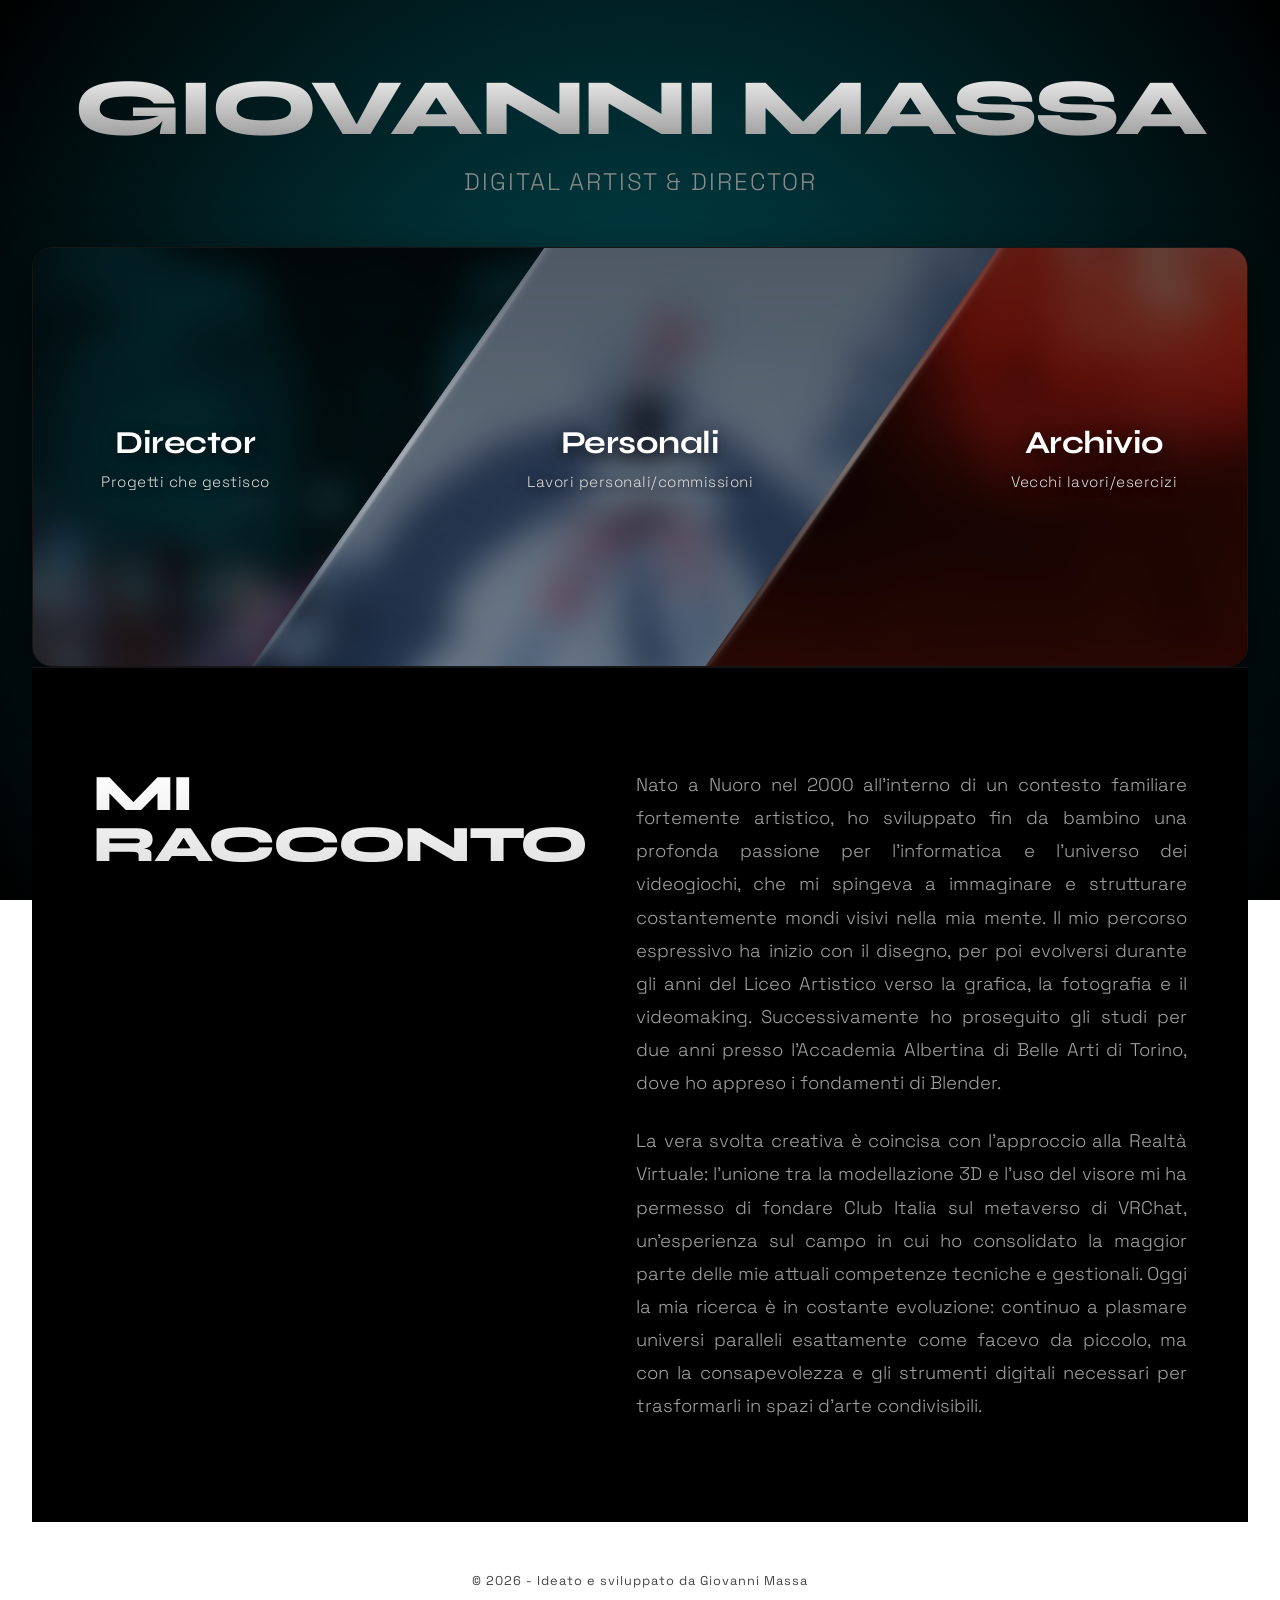
==== index.html @ 44c07ef1 "intro" ====
<!DOCTYPE html>
<html lang="it">
<head>
    <meta charset="UTF-8">
    <meta name="viewport" content="width=device-width, initial-scale=1.0">
    <title>Portfolio - ClubItalia</title>
    
    <link rel="preconnect" href="https://fonts.googleapis.com">
    <link rel="preconnect" href="https://fonts.gstatic.com" crossorigin>
    <link href="https://fonts.googleapis.com/css2?family=Space+Grotesk:wght@300;400;600&family=Syne:wght@700;800&display=swap" rel="stylesheet">
    
    <link rel="stylesheet" href="style.css">
	
	<link rel="icon" type="image/png" href="images/favicon.png">
</head>
<body>

    <header class="hero">
        <h1 class="custom-title">Giovanni Massa</h1>
        <p class="custom-subtitle">Digital Artist & Director</p>
    </header>

   <main class="portfolio-container">
    <div class="categories-wrapper cols-3">
        
        <a href="director.html" class="category-box cat-first" style="--bg-image: url('images/director-bg.jpg');">
            <div class="category-bg"></div>
            <div class="overlay-gradient"></div>
            <div class="category-content">
                <h3>Director</h3>
                <p>Progetti che gestisco</p>
            </div>
        </a>

        <a href="personali.html" class="category-box cat-middle" style="--bg-image: url('images/personali-bg.jpg');">
            <div class="category-bg"></div>
            <div class="overlay-gradient"></div>
            <div class="category-content">
                <h3>Personali</h3>
                <p>Lavori personali/commissioni</p>
            </div>
        </a>

        <a href="archivio.html" class="category-box cat-last" style="--bg-image: url('images/archivio-bg.jpg');">
            <div class="category-bg"></div>
            <div class="overlay-gradient"></div>
            <div class="category-content">
                <h3>Archivio</h3>
                <p>Vecchi lavori/esercizi</p>
            </div>
        </a>

    </div>
	<!-- SEZIONE: MI RACCONTO (AGGIUNTA) -->
        <section class="about-section" id="mi-racconto">
            <div class="about-container">
                <h2 class="about-title">Mi racconto</h2>
                <div class="about-text-block">
                    <p>
                        Nato a Nuoro nel 2000 all'interno di un contesto familiare fortemente artistico, ho sviluppato fin da bambino una profonda passione per l'informatica e l'universo dei videogiochi, che mi spingeva a immaginare e strutturare costantemente mondi visivi nella mia mente. Il mio percorso espressivo ha inizio con il disegno, per poi evolversi durante gli anni del Liceo Artistico verso la grafica, la fotografia e il videomaking. Successivamente ho proseguito gli studi per due anni presso l'Accademia Albertina di Belle Arti di Torino, dove ho appreso i fondamenti di Blender.
                    </p>
                    <p>
                        La vera svolta creativa è coincisa con l'approccio alla Realtà Virtuale: l'unione tra la modellazione 3D e l'uso del visore mi ha permesso di fondare Club Italia sul metaverso di VRChat, un'esperienza sul campo in cui ho consolidato la maggior parte delle mie attuali competenze tecniche e gestionali. Oggi la mia ricerca è in costante evoluzione: continuo a plasmare universi paralleli esattamente come facevo da piccolo, ma con la consapevolezza e gli strumenti digitali necessari per trasformarli in spazi d'arte condivisibili.
                    </p>
                </div>
            </div>
        </section>
</main>

    <footer>
        <p>© 2026 - Ideato e sviluppato da Giovanni Massa</p>
    </footer>

</body>
</html>
---- style.css ----
/* ==========================================================================
   RESET & VARIABILI
   ========================================================================== */
* {
    box-sizing: border-box;
    margin: 0;
    padding: 0;
}

body {
    background: radial-gradient(circle at center, #004C54 0%, #000000 100%);
    background-attachment: fixed;
    color: #ffffff;
    font-family: 'Space Grotesk', sans-serif;
    min-height: 100vh;
    display: flex;
    flex-direction: column;
    justify-content: space-between;
    overflow-x: hidden;
}

/* ==========================================================================
   HEADER & LOGO DI NAVIGAZIONE GLOBALE
   ========================================================================== */
.hero {
    text-align: center;
    padding: 60px 20px 40px 20px;
    position: relative;
    z-index: 10;
}

.custom-title {
    font-family: 'Syne', sans-serif;
    font-weight: 800;
    font-size: clamp(2.5rem, 8vw, 5rem);
    letter-spacing: -2px;
    text-transform: uppercase;
    background: linear-gradient(180deg, #fff 0%, #888 100%);
    -webkit-background-clip: text;
    -webkit-text-fill-color: transparent;
    margin-bottom: 10px;
}

.custom-subtitle {
    font-family: 'Space Grotesk', sans-serif;
    font-weight: 300;
    font-size: clamp(1rem, 3vw, 1.5rem);
    color: #8a8a8a;
    letter-spacing: 2px;
    text-transform: uppercase;
}

/* Logo di navigazione */
.global-back-logo {
    position: absolute;
    top: 30px;
    right: 40px;
    z-index: 100;
    display: inline-block;
    transition: transform 0.3s cubic-bezier(0.25, 0.8, 0.25, 1),
                filter 0.3s cubic-bezier(0.25, 0.8, 0.25, 1);
}

.logo-img {
    height: 64px;
    width: auto;
    display: block;
    filter: drop-shadow(0 2px 4px rgba(0,0,0,0.5)); 
}

.global-back-logo:hover {
    transform: scale(1.08);
    filter: brightness(1.25) drop-shadow(0 0 6px rgba(255, 255, 255, 0.3));
}

/* ==========================================================================
   CONTENITORE CATEGORIE
   ========================================================================== */
.portfolio-container {
    max-width: 1440px;
    width: 95%;
    margin: 0 auto;
    padding: 10px 0;
    position: relative;
    z-index: 10;
}

.categories-wrapper {
    display: flex;
    width: 100%;
    height: 420px;
    border: 1px solid #161616;
    border-radius: 20px;
    overflow: hidden; 
    background: #000;
    box-shadow: 0 20px 50px rgba(0, 0, 0, 0.8);
}

/* ==========================================================================
   STRUTTURA CATEGORIE (TAGLIO DIAGONALE)
   ========================================================================== */
.category-box {
    flex: 1;
    text-decoration: none;
    color: #fff;
    position: relative;
    display: flex;
    align-items: center;
    justify-content: center;
    overflow: hidden;
    transform: skewX(-35deg); 
    transition: flex 0.6s cubic-bezier(0.25, 0.8, 0.25, 1);
}

/* COMPENSAZIONI MODULARI PER 3 COLONNE */
.cols-3 .cat-first {
    margin-left: -180px;
    padding-left: 90px;
}
.cols-3 .cat-last {
    margin-right: -180px;
    padding-right: 90px;
}
.cols-3 .cat-middle {
    margin: 0 -30px;
}

/* COMPENSAZIONI MODULARI PER 2 COLONNE */
.cols-2 .cat-first {
    margin-left: -180px;
    padding-left: 90px;
    margin-right: -30px;
}
.cols-2 .cat-last {
    margin-right: -180px;
    padding-right: 90px;
    margin-left: -30px;
}

/* ==========================================================================
   IMMAGINI DI SFONDO (DE-ZOOM MASSIMO)
   ========================================================================== */
.category-bg {
    position: absolute;
    top: 0;
    left: -20%; 
    width: 140%;
    height: 100%;
    background-image: var(--bg-image); 
    background-size: cover;
    background-position: center;
    transform: skewX(35deg) scale(1.2); 
    
    filter: blur(14px) brightness(0.65) saturate(95%);
    transition: transform 0.8s cubic-bezier(0.25, 0.8, 0.25, 1),
                filter 0.8s cubic-bezier(0.25, 0.8, 0.25, 1);
    z-index: 1;
}

.category-box:hover .category-bg {
    transform: skewX(35deg) scale(1.1); 
    filter: blur(0px) brightness(0.9) saturate(110%);
}

.overlay-gradient {
    position: absolute;
    top: 0;
    left: 0;
    width: 100%;
    height: 100%;
    background: linear-gradient(180deg, rgba(0,0,0,0.35) 0%, rgba(0,0,0,0.15) 100%);
    transition: background 0.6s ease;
    z-index: 2;
}

.category-box:hover .overlay-gradient {
    background: linear-gradient(180deg, rgba(0,0,0,0.15) 0%, rgba(0,0,0,0) 100%);
}

/* ==========================================================================
   DIVISORI LIQUID GLASS (DOPPIO LATO)
   ========================================================================== */
.category-box::before,
.category-box::after {
    content: '';
    position: absolute;
    top: -5%;
    width: 16px; 
    height: 110%;
    
    background: linear-gradient(
        180deg, 
        rgba(255, 255, 255, 0) 0%, 
        rgba(255, 255, 255, 0.2) 15%, 
        rgba(255, 255, 255, 0.65) 50%, 
        rgba(255, 255, 255, 0.2) 85%, 
        rgba(255, 255, 255, 0) 100%
    );
    
    border-radius: 100% / 50%;
    box-shadow: 
        0 0 10px rgba(255, 255, 255, 0.25),
        inset -1px 0 5px rgba(255, 255, 255, 0.35);
        
    filter: blur(1.2px);
    opacity: 0.65;
    z-index: 4;
    pointer-events: none;
    transition: opacity 0.6s cubic-bezier(0.25, 0.8, 0.25, 1),
                box-shadow 0.6s cubic-bezier(0.25, 0.8, 0.25, 1);
}

.category-box::before { left: -10px; }
.category-box::after { right: -10px; }

.category-box:hover::before,
.category-box:hover::after {
    opacity: 1;
    box-shadow: 
        0 0 16px rgba(255, 255, 255, 0.5),
        inset -1px 0 8px rgba(255, 255, 255, 0.55);
}

/* ==========================================================================
   TESTI CATEGORIE
   ========================================================================== */
.category-content {
    position: relative;
    transform: skewX(35deg); 
    text-align: center;
    padding: 40px;
    z-index: 3;
    pointer-events: none;
    transition: transform 0.6s cubic-bezier(0.25, 0.8, 0.25, 1);
}

.category-box h3 {
    font-family: 'Syne', sans-serif;
    font-size: clamp(1.4rem, 2.5vw, 2rem);
    font-weight: 700;
    margin-bottom: 10px;
    letter-spacing: -0.5px;
    text-shadow: 0 4px 15px rgba(0,0,0,0.7);
}

.category-box p {
    font-size: 0.95rem;
    color: #dddddd;
    font-weight: 300;
    letter-spacing: 0.5px;
    text-shadow: 0 2px 10px rgba(0,0,0,0.7);
}

.category-box:hover {
    flex: 1.7; 
    z-index: 10;
}

/* ==========================================================================
   PAGINE DETTAGLIO (LEAF PAGES) CON SFONDO PERSONALIZZABILE
   ========================================================================== */
.leaf-page {
    position: relative;
    min-height: 100vh;
    display: flex;
    flex-direction: column;
    justify-content: space-between;
    overflow-x: hidden;
}

/* Sfondo sfocato ambientale per i singoli progetti */
.leaf-bg {
    position: absolute;
    top: -5%;
    left: -5%;
    width: 110%;
    height: 110%;
    background-image: var(--bg-image);
    background-size: cover;
    background-position: center;
    /* Sfocatura molto profonda ed effetto oscurato per far emergere i testi bianchi */
    filter: blur(50px) brightness(0.22) saturate(75%);
    z-index: 1;
    pointer-events: none;
}

.leaf-content {
    position: relative;
    z-index: 10;
    text-align: center;
    flex-grow: 1;
    display: flex;
    flex-direction: column;
    justify-content: center;
    align-items: center;
    padding: 20px;
}

.leaf-title {
    font-family: 'Syne', sans-serif;
    font-weight: 800;
    font-size: clamp(2rem, 6vw, 4.5rem);
    text-transform: uppercase;
    background: linear-gradient(180deg, #ffffff 0%, #777777 100%);
    -webkit-background-clip: text;
    -webkit-text-fill-color: transparent;
    margin-bottom: 15px;
    letter-spacing: -1px;
}

.leaf-status {
    font-family: 'Space Grotesk', sans-serif;
    color: #666;
    font-size: 1rem;
    letter-spacing: 4px;
    text-transform: uppercase;
    font-weight: 400;
}

/* ==========================================================================
   RESPONSIVITÀ (MOBILE)
   ========================================================================== */
@media (max-width: 768px) {
    .global-back-logo {
        top: 20px;
        right: 25px;
        font-size: 1.5rem;
    }

    .hero {
        padding: 80px 20px 30px 20px;
    }

    .categories-wrapper {
        flex-direction: column;
        height: auto;
        border: none;
        gap: 15px;
        background: transparent;
    }

    .category-box {
        transform: none !important; 
        margin: 0 !important;
        padding: 0 !important;
        height: 200px;
        border-radius: 16px;
        border: 1px solid #222;
    }

    .category-bg {
        transform: scale(1.2) !important; 
        left: 0;
        width: 100%;
        filter: blur(8px) brightness(0.65);
    }

    .category-box:hover .category-bg {
        transform: scale(1.1) !important;
        filter: blur(0px) brightness(0.8);
    }

    .category-content {
        transform: none !important; 
    }
    
    .category-box:hover {
        flex: none;
        transform: scale(1.02);
    }

    .category-box::before {
        display: none; 
    }

    .category-box:not(:last-child)::after {
        width: 90%;
        height: 16px;
        top: auto;
        bottom: -15px;
        right: 5%;
        border-radius: 50% / 100%;
        background: linear-gradient(
            90deg, 
            rgba(255, 255, 255, 0) 0%, 
            rgba(255, 255, 255, 0.4) 50%, 
            rgba(255, 255, 255, 0) 100%
        );
        box-shadow: 0 0 12px rgba(255, 255, 255, 0.2);
        opacity: 0.8;
    }
}

/* ==========================================================================
   FOOTER
   ========================================================================== */
footer {
    text-align: center;
    padding: 40px 20px;
    color: #444;
    font-size: 0.8rem;
    letter-spacing: 1px;
    position: relative;
    z-index: 10;
}
/* ==========================================================================
   STRUTTURE SPECIFICHE PER LE PAGINE DI DETTAGLIO (THE TOWER)
   ========================================================================== */
.tower-page-layout {
    background: #000000 !important; /* Forza lo sfondo nero di base per la transizione del fade */
}

.tower-content-wrapper {
    width: 100%;
    position: relative;
    z-index: 10;
}

/* 1. Stile Header con Blur e Fade */
.tower-hero {
    position: relative;
    width: 100%;
    height: 55vh;
    min-height: 400px;
    overflow: hidden;
    display: flex;
    justify-content: center;
    align-items: center;
}

.tower-hero::before {
    content: '';
    position: absolute;
    top: -10%;
    left: -10%;
    width: 120%;
    height: 120%;
    background-image: var(--hero-img);
    background-size: cover;
    background-position: center;
    filter: blur(22px) brightness(0.45); /* Effetto sfocatura programmato */
    z-index: 1;
}

.tower-hero::after {
    content: '';
    position: absolute;
    top: 0;
    left: 0;
    width: 100%;
    height: 100%;
    /* Gradiente per fare il fade fluido verso il nero assoluto del body */
    background: linear-gradient(to bottom, rgba(0,0,0,0) 25%, #000000 100%);
    z-index: 2;
}

.tower-logo-container {
    position: relative;
    z-index: 3;
}

.tower-project-logo {
    max-width: 260px;
    height: auto;
    filter: drop-shadow(0 4px 20px rgba(0, 76, 84, 0.6));
}

/* 2. Sezioni Interne e Titoli */
.tower-section {
    max-width: 1140px;
    width: 90%;
    margin: 70px auto;
}

.tower-section .section-title {
    font-family: 'Syne', sans-serif;
    font-size: clamp(1.5rem, 4vw, 2.2rem);
    text-transform: uppercase;
    margin-bottom: 35px;
    /* Sfumatura coerente con la palette del sito dal bianco al verde acqua */
    background: linear-gradient(180deg, #ffffff 0%, #004C54 100%);
    -webkit-background-clip: text;
    -webkit-text-fill-color: transparent;
    letter-spacing: -1px;
}

/* Punti Chiave */
.tower-bullets {
    list-style: none;
    display: grid;
    gap: 25px;
}

.tower-bullets li {
    font-size: 1.05rem;
    line-height: 1.7;
    color: #cccccc;
    position: relative;
    padding-left: 25px;
}

.tower-bullets li::before {
    content: '▪';
    position: absolute;
    left: 0;
    color: #004C54;
    font-size: 1.2rem;
}

.tower-bullets strong {
    color: #ffffff;
    font-family: 'Syne', sans-serif;
    font-weight: 700;
}

/* 3. Mosaico World Gallery (16:9) */
.mosaic-gallery {
    display: grid;
    grid-template-columns: repeat(6, 1fr);
    gap: 20px;
}

.mosaic-item {
    aspect-ratio: 16/9;
    overflow: hidden;
    border-radius: 12px;
    border: 1px solid #141414;
    cursor: pointer;
    background: #080808;
    transition: transform 0.4s cubic-bezier(0.25, 0.8, 0.25, 1), 
                box-shadow 0.4s cubic-bezier(0.25, 0.8, 0.25, 1);
}

.mosaic-item img {
    width: 100%;
    height: 100%;
    object-fit: cover;
    transition: transform 0.6s ease;
}

.mosaic-item:hover img {
    transform: scale(1.05);
}

.mosaic-item:hover {
    transform: translateY(-4px);
    box-shadow: 0 12px 25px rgba(0, 76, 84, 0.45);
}

.mosaic-item.wide { grid-column: span 3; }
.mosaic-item.normal { grid-column: span 2; }

/* Lightbox Modal */
.lightbox-modal {
    display: none;
    position: fixed;
    top: 0;
    left: 0;
    width: 100%;
    height: 100%;
    background: rgba(0, 0, 0, 0.96);
    z-index: 9999;
    justify-content: center;
    align-items: center;
    cursor: zoom-out;
}

.lightbox-modal img {
    max-width: 88%;
    max-height: 85%;
    border-radius: 8px;
    box-shadow: 0 0 40px rgba(0, 76, 84, 0.5);
    animation: fadeInLightbox 0.3s ease;
}

@keyframes fadeInLightbox {
    from { opacity: 0; transform: scale(0.97); }
    to { opacity: 1; transform: scale(1); }
}

/* 4. YouTube Embed dinamico */
.video-wrapper-container {
    max-width: 780px;
    width: 100%;
    margin: 0 auto;
    aspect-ratio: 16/9;
    position: relative;
    border-radius: 16px;
    overflow: hidden;
    border: 1px solid #161616;
    background: #000;
    box-shadow: 0 15px 40px rgba(0,0,0,0.8);
    transition: max-width 0.6s cubic-bezier(0.25, 0.8, 0.25, 1),
                border-color 0.6s ease,
                box-shadow 0.6s ease;
}

.video-wrapper-container iframe {
    width: 100%;
    height: 100%;
    border: none;
}

.video-overlay-trigger {
    position: absolute;
    top: 0;
    left: 0;
    width: 100%;
    height: 100%;
    background: rgba(0, 76, 84, 0.1);
    z-index: 5;
    cursor: pointer;
    display: flex;
    justify-content: center;
    align-items: center;
    transition: background 0.3s ease;
}

.video-overlay-trigger:hover {
    background: rgba(0, 76, 84, 0.22);
}

.play-hint-btn {
    background: rgba(0, 0, 0, 0.85);
    color: #ffffff;
    padding: 14px 24px;
    border-radius: 30px;
    font-family: 'Space Grotesk', sans-serif;
    font-size: 0.85rem;
    letter-spacing: 1.5px;
    text-transform: uppercase;
    font-weight: 600;
    border: 1px solid rgba(255,255,255,0.15);
    box-shadow: 0 6px 20px rgba(0,0,0,0.6);
}

/* Stato ingrandito del video */
.video-wrapper-container.video-expanded {
    max-width: 1140px;
    border-color: #004C54;
    box-shadow: 0 20px 50px rgba(0, 76, 84, 0.3);
}

/* 5. Griglia Flyer (Format Poster 3:4) */
.flyer-grid {
    display: grid;
    grid-template-columns: repeat(5, 1fr);
    gap: 16px;
}

.flyer-item {
    aspect-ratio: 3/4; 
    overflow: hidden;
    border-radius: 10px;
    border: 1px solid #141414;
    cursor: pointer;
    transition: transform 0.3s cubic-bezier(0.25, 0.8, 0.25, 1),
                box-shadow 0.3s cubic-bezier(0.25, 0.8, 0.25, 1);
}

.flyer-item img {
    width: 100%;
    height: 100%;
    object-fit: cover;
}

.flyer-item:hover {
    transform: translateY(-5px);
    box-shadow: 0 10px 20px rgba(255, 255, 255, 0.12);
}

/* 6. Note Personali */
.tower-notes {
    font-size: 1.1rem;
    line-height: 1.9;
    color: #b5b5b5;
    text-align: justify;
    font-weight: 300;
    letter-spacing: 0.2px;
}

/* Responsive per schermi Tablet e Mobile */
@media (max-width: 900px) {
    .mosaic-gallery {
        grid-template-columns: repeat(2, 1fr);
    }
    .mosaic-item.wide, .mosaic-item.normal {
        grid-column: span 2;
    }
    .flyer-grid {
        grid-template-columns: repeat(3, 1fr);
    }
}

@media (max-width: 600px) {
    .flyer-grid {
        grid-template-columns: repeat(2, 1fr);
    }
    .tower-hero {
        height: 40vh;
        min-height: 300px;
    }
    .tower-section {
        margin: 45px auto;
    }
}
/* ==========================================================================
   SEZIONE LINK ESTERNO (THE TOWER)
   ========================================================================== */
.tower-link-section {
    text-align: center;
    margin: 80px auto 40px auto !important;
}

.tower-more-link {
    font-family: 'Syne', sans-serif;
    font-size: clamp(1.8rem, 5vw, 3rem); /* Font notevolmente più grande e responsivo */
    font-weight: 700;
    color: #8a8a8a;
    text-transform: uppercase;
    letter-spacing: -1px;
}

.tower-more-link a {
    color: #004C54; /* Colore verde acqua scuro del brand */
    text-decoration: none;
    display: inline-block;
    transition: color 0.3s cubic-bezier(0.25, 0.8, 0.25, 1),
                text-shadow 0.3s cubic-bezier(0.25, 0.8, 0.25, 1),
                transform 0.3s cubic-bezier(0.25, 0.8, 0.25, 1);
}

.tower-more-link a:hover {
    color: #ffffff;
    transform: translateY(-2px);
    text-shadow: 0 0 20px rgba(0, 76, 84, 0.9), 0 0 40px rgba(0, 76, 84, 0.4);
}
/* ==========================================================================
   STRUTTURE SPECIFICHE PER CLUB ITALIA (FADE RAL 5013)
   ========================================================================== */
.club-page-layout {
    background: #1C2D42 !important; /* Colore solido di base: Blu cobalto RAL 5013 */
}

/* Gestione dell'Header con Blur e Fade verso il Blu RAL 5013 */
.club-hero {
    position: relative;
    width: 100%;
    height: 55vh;
    min-height: 400px;
    overflow: hidden;
    display: flex;
    justify-content: center;
    align-items: center;
}

.club-hero::before {
    content: '';
    position: absolute;
    top: -10%;
    left: -10%;
    width: 120%;
    height: 120%;
    background-image: var(--hero-img);
    background-size: cover;
    background-position: center;
    filter: blur(22px) brightness(0.5);
    z-index: 1;
}

.club-hero::after {
    content: '';
    position: absolute;
    top: 0;
    left: 0;
    width: 100%;
    height: 100%;
    /* Transizione fluida dall'immagine al blu RAL 5013 del body */
    background: linear-gradient(to bottom, rgba(28, 45, 66, 0) 25%, #1C2D42 100%);
    z-index: 2;
}

/* Adattamento cromatico dei titoli interni per Club Italia */
.club-page-layout .section-title {
    background: linear-gradient(180deg, #ffffff 0%, #3a5d85 100%) !important;
    -webkit-background-clip: text !important;
    -webkit-text-fill-color: transparent !important;
}

/* Adattamento colore dei punti elenco */
.club-page-layout .tower-bullets li::before {
    color: #3a5d85;
}

/* Regolazione ombre della galleria per intonarsi al blu */
.club-page-layout .mosaic-item:hover {
    box-shadow: 0 12px 25px rgba(58, 93, 133, 0.4);
}
.club-page-layout .lightbox-modal img {
    box-shadow: 0 0 40px rgba(28, 45, 66, 0.8);
}
/* ==========================================================================
   STRUTTURE SPECIFICHE PER GLASS (NIL BLUR - FADE AL NERO)
   ========================================================================== */
.glass-page-layout {
    background: #000000 !important; /* Ritorno al nero assoluto */
}

/* Header con immagine nitida (senza blur) e fade al nero */
.glass-hero {
    position: relative;
    width: 100%;
    height: 55vh;
    min-height: 400px;
    overflow: hidden;
    display: flex;
    justify-content: center;
    align-items: center;
}

.glass-hero::before {
    content: '';
    position: absolute;
    top: 0;
    left: 0;
    width: 100%;
    height: 100%;
    background-image: var(--hero-img);
    background-size: cover;
    background-position: center;
    filter: blur(0px) brightness(0.5); /* Rimossa la sfocatura, mantenuta la luminosità bilanciata */
    z-index: 1;
}

.glass-hero::after {
    content: '';
    position: absolute;
    top: 0;
    left: 0;
    width: 100%;
    height: 100%;
    /* Inizia a sfumare solo dopo il 70% dell'altezza, lasciando il centro (50%) pulito */
    background: linear-gradient(to bottom, rgba(0,0,0,0) 70%, #000000 100%);
    z-index: 2;
}

.glass-hero-content {
    position: relative;
    z-index: 3;
    text-align: center;
}

.glass-project-title {
    font-family: 'Syne', sans-serif;
    font-weight: 800;
    font-size: clamp(3rem, 10vw, 6rem);
    text-transform: uppercase;
    letter-spacing: -2px;
    background: linear-gradient(180deg, #ffffff 0%, #a3a3a3 100%);
    -webkit-background-clip: text;
    -webkit-text-fill-color: transparent;
    filter: drop-shadow(0 4px 15px rgba(0,0,0,0.5));
}

/* Colore personalizzato dei titoli per la sezione Glass (Argento pulito / Futuro) */
.glass-page-layout .section-title {
    background: linear-gradient(180deg, #ffffff 0%, #888888 100%) !important;
    -webkit-background-clip: text !important;
    -webkit-text-fill-color: transparent !important;
}

.glass-page-layout .tower-bullets li::before {
    color: #ffffff; /* Punti elenco bianchi minimali */
}

/* Ombreggiatura della galleria per l'estetica bianca e pulita */
.glass-page-layout .mosaic-item:hover {
    box-shadow: 0 12px 25px rgba(255, 255, 255, 0.15);
}
/* ==========================================================================
   SEZIONE BIOGRAFIA (MI RACCONTO - INDEX)
   ========================================================================== */
.about-section {
    width: 100%;
    padding: 100px 0;
    border-top: 1px solid #141414;
    background: #000000;
}

.about-container {
    max-width: 1140px;
    width: 90%;
    margin: 0 auto;
    display: grid;
    grid-template-columns: 1fr 2fr; /* Layout asimmetrico moderno */
    gap: 50px;
    align-items: top;
}

.about-title {
    font-family: 'Syne', sans-serif;
    font-size: clamp(2rem, 5vw, 3.2rem);
    text-transform: uppercase;
    font-weight: 800;
    line-height: 1;
    letter-spacing: -2px;
    /* Sfuma dal bianco all'antracite */
    background: linear-gradient(180deg, #ffffff 0%, #444444 100%);
    -webkit-background-clip: text;
    -webkit-text-fill-color: transparent;
    position: sticky;
    top: 40px; /* Rimane bloccato a lato durante lo scroll su desktop */
}

.about-text-block {
    display: flex;
    flex-direction: column;
    gap: 25px;
}

.about-text-block p {
    font-family: 'Space Grotesk', sans-serif;
    font-size: 1.15rem;
    line-height: 1.8;
    color: #a3a3a3;
    font-weight: 300;
    text-align: justify;
}

/* Adattamento Responsive per Tablet e Smartphone */
@media (max-width: 900px) {
    .about-container {
        grid-template-columns: 1fr; /* Passa a colonna singola */
        gap: 30px;
    }
    .about-title {
        position: static;
        margin-bottom: 10px;
    }
    .about-section {
        padding: 60px 0;
    }
    .about-text-block p {
        font-size: 1.05rem;
        text-align: left;
    }
}
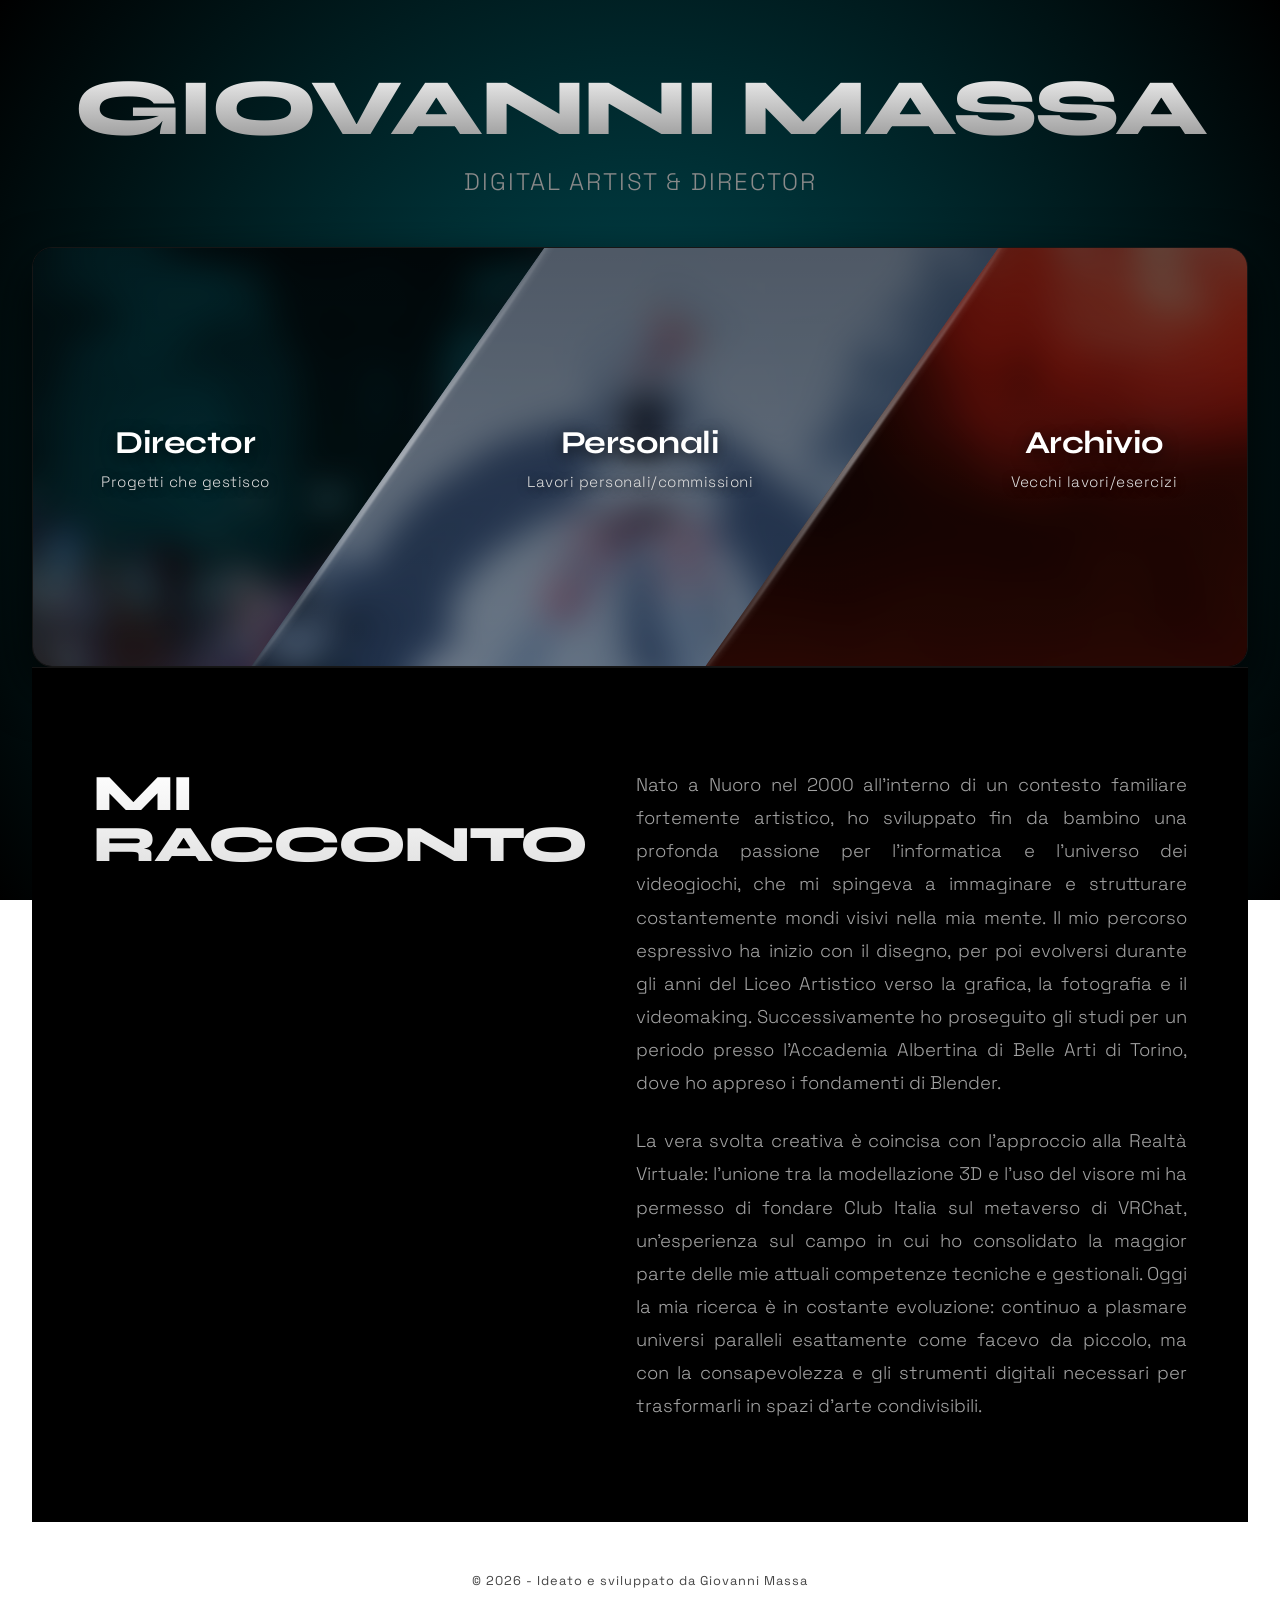
==== commit 5431fba0: "Update index.html" ====
--- a/index.html
+++ b/index.html
@@ -57,7 +57,7 @@
                 <h2 class="about-title">Mi racconto</h2>
                 <div class="about-text-block">
                     <p>
-                        Nato a Nuoro nel 2000 all'interno di un contesto familiare fortemente artistico, ho sviluppato fin da bambino una profonda passione per l'informatica e l'universo dei videogiochi, che mi spingeva a immaginare e strutturare costantemente mondi visivi nella mia mente. Il mio percorso espressivo ha inizio con il disegno, per poi evolversi durante gli anni del Liceo Artistico verso la grafica, la fotografia e il videomaking. Successivamente ho proseguito gli studi per due anni presso l'Accademia Albertina di Belle Arti di Torino, dove ho appreso i fondamenti di Blender.
+                        Nato a Nuoro nel 2000 all'interno di un contesto familiare fortemente artistico, ho sviluppato fin da bambino una profonda passione per l'informatica e l'universo dei videogiochi, che mi spingeva a immaginare e strutturare costantemente mondi visivi nella mia mente. Il mio percorso espressivo ha inizio con il disegno, per poi evolversi durante gli anni del Liceo Artistico verso la grafica, la fotografia e il videomaking. Successivamente ho proseguito gli studi per un periodo presso l'Accademia Albertina di Belle Arti di Torino, dove ho appreso i fondamenti di Blender.
                     </p>
                     <p>
                         La vera svolta creativa è coincisa con l'approccio alla Realtà Virtuale: l'unione tra la modellazione 3D e l'uso del visore mi ha permesso di fondare Club Italia sul metaverso di VRChat, un'esperienza sul campo in cui ho consolidato la maggior parte delle mie attuali competenze tecniche e gestionali. Oggi la mia ricerca è in costante evoluzione: continuo a plasmare universi paralleli esattamente come facevo da piccolo, ma con la consapevolezza e gli strumenti digitali necessari per trasformarli in spazi d'arte condivisibili.
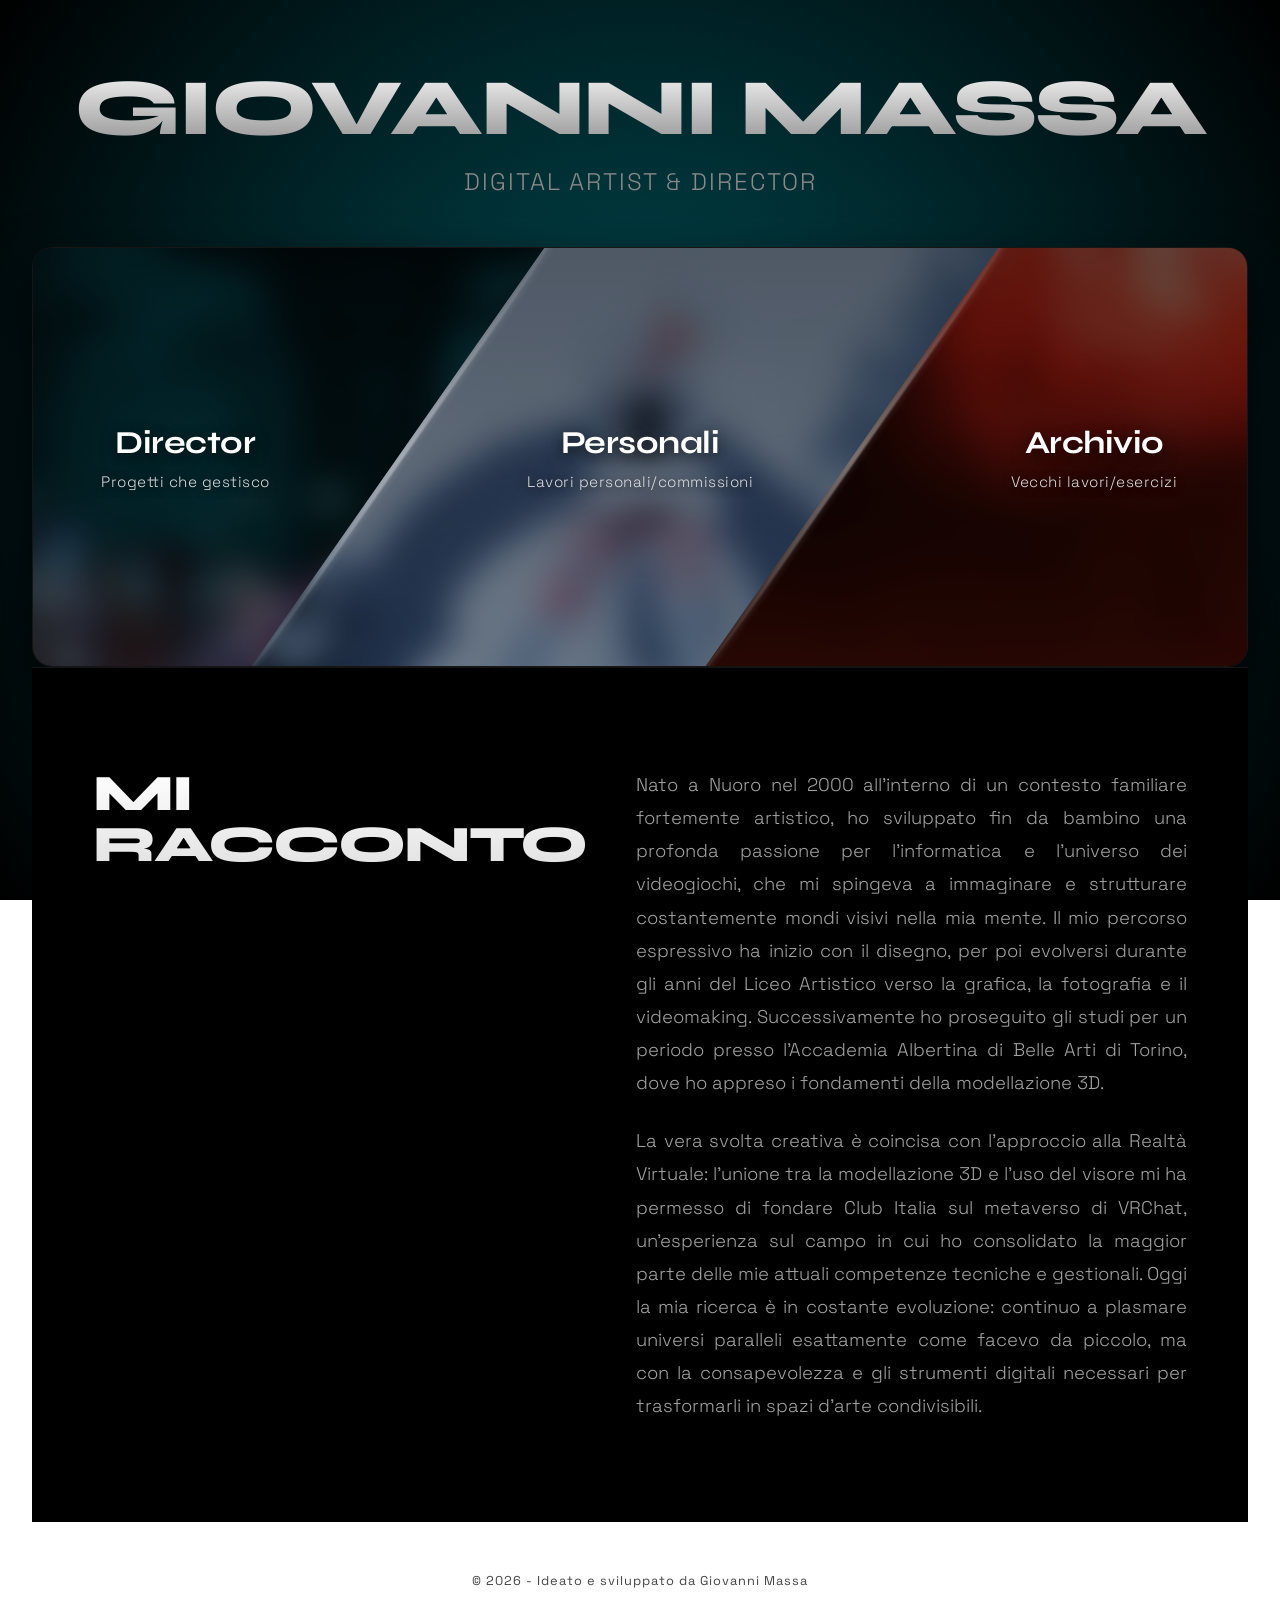
==== commit 2711b438: "Update index.html" ====
--- a/index.html
+++ b/index.html
@@ -57,7 +57,7 @@
                 <h2 class="about-title">Mi racconto</h2>
                 <div class="about-text-block">
                     <p>
-                        Nato a Nuoro nel 2000 all'interno di un contesto familiare fortemente artistico, ho sviluppato fin da bambino una profonda passione per l'informatica e l'universo dei videogiochi, che mi spingeva a immaginare e strutturare costantemente mondi visivi nella mia mente. Il mio percorso espressivo ha inizio con il disegno, per poi evolversi durante gli anni del Liceo Artistico verso la grafica, la fotografia e il videomaking. Successivamente ho proseguito gli studi per un periodo presso l'Accademia Albertina di Belle Arti di Torino, dove ho appreso i fondamenti di Blender.
+                        Nato a Nuoro nel 2000 all'interno di un contesto familiare fortemente artistico, ho sviluppato fin da bambino una profonda passione per l'informatica e l'universo dei videogiochi, che mi spingeva a immaginare e strutturare costantemente mondi visivi nella mia mente. Il mio percorso espressivo ha inizio con il disegno, per poi evolversi durante gli anni del Liceo Artistico verso la grafica, la fotografia e il videomaking. Successivamente ho proseguito gli studi per un periodo presso l'Accademia Albertina di Belle Arti di Torino, dove ho appreso i fondamenti della modellazione 3D.
                     </p>
                     <p>
                         La vera svolta creativa è coincisa con l'approccio alla Realtà Virtuale: l'unione tra la modellazione 3D e l'uso del visore mi ha permesso di fondare Club Italia sul metaverso di VRChat, un'esperienza sul campo in cui ho consolidato la maggior parte delle mie attuali competenze tecniche e gestionali. Oggi la mia ricerca è in costante evoluzione: continuo a plasmare universi paralleli esattamente come facevo da piccolo, ma con la consapevolezza e gli strumenti digitali necessari per trasformarli in spazi d'arte condivisibili.
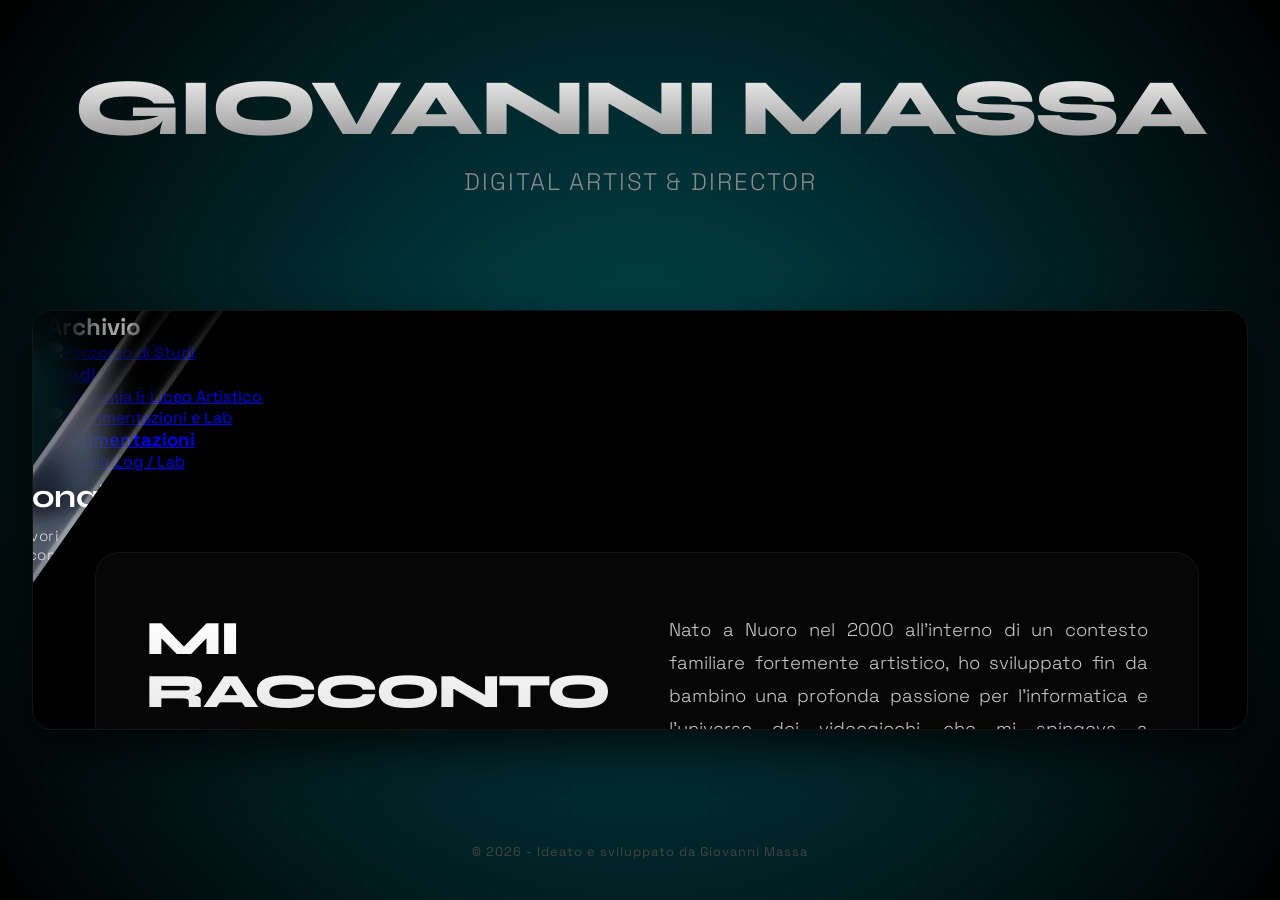
==== commit 282d537c: "test 2" ====
--- a/index.html
+++ b/index.html
@@ -41,15 +41,33 @@
             </div>
         </a>
 
-        <a href="archivio.html" class="category-box cat-last" style="--bg-image: url('images/archivio-bg.jpg');">
-            <div class="category-bg"></div>
-            <div class="overlay-gradient"></div>
-            <div class="category-content">
-                <h3>Archivio</h3>
-                <p>Vecchi lavori/esercizi</p>
+        <!-- SEZIONE ARCHIVIO (AGGIORNATA A 2 ELEMENTI) -->
+<section class="portfolio-section">
+    <h2 class="category-title">Archivio</h2>
+    <div class="projects-grid two-columns">
+        
+        <!-- CARD 1: STUDI (Unione di Università e Superiori) -->
+        <a href="studi.html" class="project-card">
+            <div class="card-image-wrapper">
+                <img src="images/thumb-studi.jpg" alt="Percorso di Studi">
+            </div>
+            <div class="card-info">
+                <h3 class="project-name">Studi</h3>
+                <p class="project-category">Accademia & Liceo Artistico</p>
             </div>
         </a>
 
+        <!-- CARD 2: SECONDO ELEMENTO ARCHIVIO (Es. Sperimentazioni / Vecchi Mondi) -->
+        <a href="sperimentazioni.html" class="project-card">
+            <div class="card-image-wrapper">
+                <img src="images/thumb-sperimentazioni.jpg" alt="Sperimentazioni e Lab">
+            </div>
+            <div class="card-info">
+                <h3 class="project-name">Sperimentazioni</h3>
+                <p class="project-category">Archivio Log / Lab</p>
+            </div>
+        </a>
+		
     </div>
 	<!-- SEZIONE: MI RACCONTO (AGGIUNTA) -->
         <section class="about-section" id="mi-racconto">
--- a/style.css
+++ b/style.css
@@ -880,38 +880,49 @@
 /* ==========================================================================
    SEZIONE BIOGRAFIA (MI RACCONTO - INDEX)
    ========================================================================== */
+/* ==========================================================================
+   SEZIONE BIOGRAFIA (MI RACCONTO - VERSIONE COMPATTA A CARD FLUTTUANTE)
+   ========================================================================== */
 .about-section {
-    width: 100%;
-    padding: 100px 0;
-    border-top: 1px solid #141414;
-    background: #000000;
+    max-width: 1200px;         /* Larghezza massima della card */
+    width: 92%;                /* Flessibilità su schermi più piccoli */
+    margin: 80px auto;         /* Centrata nella pagina, staccata dai blocchi sopra/sotto per mostrare le stondature */
+    
+    /* SFONDO SEMI-TRASPARENTE E CORNER arrotondati sull'intero blocco */
+    background: rgba(15, 15, 15, 0.4); 
+    border-radius: 24px;       /* Stondatura pronunciata ed elegante */
+    padding: 60px 50px;        /* Spazio interno tra i bordi della card e il contenuto */
+    
+    /* EFFETTO VETRO E BORDO DI DEFINIZIONE */
+    border: 1px solid rgba(255, 255, 255, 0.05);
+    backdrop-filter: blur(12px);
+    -webkit-backdrop-filter: blur(12px);
 }
 
 .about-container {
-    max-width: 1140px;
-    width: 90%;
+    width: 100%;
     margin: 0 auto;
     display: grid;
-    grid-template-columns: 1fr 2fr; /* Layout asimmetrico moderno */
-    gap: 50px;
+    grid-template-columns: 1fr 2fr; /* Titolo a sinistra (1 parte), Testo a destra (2 parti) */
+    gap: 60px;
     align-items: top;
 }
 
 .about-title {
     font-family: 'Syne', sans-serif;
-    font-size: clamp(2rem, 5vw, 3.2rem);
+    font-size: clamp(2rem, 4vw, 3rem);
     text-transform: uppercase;
     font-weight: 800;
-    line-height: 1;
+    line-height: 1.1;
     letter-spacing: -2px;
-    /* Sfuma dal bianco all'antracite */
-    background: linear-gradient(180deg, #ffffff 0%, #444444 100%);
+    background: linear-gradient(180deg, #ffffff 0%, #555555 100%);
     -webkit-background-clip: text;
     -webkit-text-fill-color: transparent;
     position: sticky;
-    top: 40px; /* Rimane bloccato a lato durante lo scroll su desktop */
-}
-
+    top: 40px;
+}
+
+/* Pulito: il blocco di testo ora non ha sfondi propri, eredita quello della sezione */
 .about-text-block {
     display: flex;
     flex-direction: column;
@@ -922,26 +933,175 @@
     font-family: 'Space Grotesk', sans-serif;
     font-size: 1.15rem;
     line-height: 1.8;
-    color: #a3a3a3;
+    color: #cccccc;            /* Leggermente più chiaro per spiccare sullo sfondo soft */
     font-weight: 300;
     text-align: justify;
+    margin: 0;
 }
 
 /* Adattamento Responsive per Tablet e Smartphone */
 @media (max-width: 900px) {
+    .about-section {
+        margin: 40px auto;     /* Riduce il distacco sui telefoni */
+        padding: 40px 25px;    /* Riduce il padding interno per non rubare spazio allo schermo */
+        border-radius: 16px;   /* Stondatura leggermente ridotta sui display piccoli */
+    }
     .about-container {
-        grid-template-columns: 1fr; /* Passa a colonna singola */
-        gap: 30px;
+        grid-template-columns: 1fr; /* Il titolo va sopra, il testo va sotto */
+        gap: 25px;
     }
     .about-title {
         position: static;
-        margin-bottom: 10px;
-    }
-    .about-section {
-        padding: 60px 0;
+        margin-bottom: 5px;
     }
     .about-text-block p {
         font-size: 1.05rem;
         text-align: left;
     }
+}
+/* ==========================================================================
+   STRUTTURE PER LA PAGINA PROGETTI PERSONALI
+   ========================================================================== */
+.progetti-page-layout {
+    background: #000000 !important;
+}
+
+/* Stile capsule trasparente applicato alle macro sezioni di questa pagina */
+.projects-card-style {
+    background: rgba(15, 15, 15, 0.4);
+    border-radius: 24px;
+    padding: 50px 40px !important;
+    border: 1px solid rgba(255, 255, 255, 0.05);
+    backdrop-filter: blur(12px);
+    -webkit-backdrop-filter: blur(12px);
+    margin-bottom: 60px !important; /* Spaziatura tra i macro blocchi */
+}
+
+/* Modificatore per i blocchi di testo interni */
+.progetti-page-layout .tower-notes {
+    font-family: 'Space Grotesk', sans-serif;
+    font-size: 1.1rem;
+    line-height: 1.7;
+    color: #b3b3b3;
+    margin-bottom: 30px;
+    max-width: 900px;
+}
+
+/* Sotto-titoli per le sezioni interne */
+.subsection-title {
+    font-family: 'Space Grotesk', sans-serif;
+    font-size: 1.35rem;
+    font-weight: 600;
+    color: #ffffff;
+    margin-bottom: 15px;
+    letter-spacing: -0.5px;
+    border-left: 3px solid #ffffff;
+    padding-left: 12px;
+}
+
+.text-space-top {
+    margin-top: 45px;
+}
+
+/* Contenitore per il render blendato (senza scatole o sfondi) */
+.blended-render-container {
+    width: 100%;
+    display: flex;
+    justify-content: center;
+    margin-top: 40px;
+    cursor: pointer;
+}
+
+/* L'immagine PNG ora è molto più grande (max 750px invece di 450px) */
+.blended-png-render {
+    max-width: 750px; 
+    width: 100%;
+    height: auto;
+    display: block;
+    object-fit: contain;
+    
+    /* L'ombra non è più un quadrato attorno alla foto, ma segue la silhouette dell'avatar trasparente */
+    filter: drop-shadow(0 15px 35px rgba(0, 0, 0, 0.6));
+    
+    transition: transform 0.4s cubic-bezier(0.16, 1, 0.3, 1), filter 0.4s ease;
+}
+
+/* Effetto dinamico al passaggio del mouse */
+.blended-render-container:hover .blended-png-render {
+    transform: scale(1.02);
+    filter: drop-shadow(0 20px 45px rgba(255, 255, 255, 0.08)); /* Accenno di luce dietro l'avatar */
+}
+
+/* Ottimizzazione per schermi piccoli */
+@media (max-width: 768px) {
+    .blended-render-container {
+        margin-top: 20px;
+    }
+}
+
+.render-item img {
+    width: 100%;
+    height: auto;
+    display: block;
+    object-fit: contain;
+}
+
+.render-item:hover {
+    transform: scale(1.02);
+    box-shadow: 0 15px 30px rgba(255, 255, 255, 0.08);
+}
+
+/* Griglia specifica ottimizzata per 4 elementi (Mondi Avatar) */
+.grid-4-elements {
+    display: grid !important;
+    grid-template-columns: repeat(2, 1fr) !important; /* Forza layout 2x2 su desktop */
+    gap: 20px !important;
+}
+
+.grid-4-elements .mosaic-item {
+    grid-column: span 1 !important; /* Annulla le proprietà wide/normal standard */
+    aspect-ratio: 16/9;
+}
+
+/* Responsive adjustments */
+@media (max-width: 768px) {
+    .projects-card-style {
+        padding: 30px 20px !important;
+        border-radius: 16px;
+    }
+    
+    .grid-4-elements {
+        grid-template-columns: 1fr !important; /* Colonna singola sui telefoni */
+    }
+    
+    .subsection-title {
+        font-size: 1.2rem;
+    }
+}
+/* ==========================================================================
+   STILI DEDICATI AL DISCLAIMER (COMMISSIONI)
+   ========================================================================== */
+.disclaimer-section {
+    text-align: center;
+    margin-top: 20px !important;
+    margin-bottom: 80px !important;
+}
+
+.portfolio-disclaimer {
+    font-family: 'Space Grotesk', sans-serif;
+    font-size: 0.95rem;
+    line-height: 1.6;
+    color: #666666; /* Grigio scuro soft, non invasivo alla lettura */
+    max-width: 800px;
+    margin: 0 auto;
+    font-weight: 300;
+    font-style: italic;
+    letter-spacing: 0.2px;
+}
+
+@media (max-width: 768px) {
+    .portfolio-disclaimer {
+        font-size: 0.85rem;
+        text-align: left; /* Migliore resa sui display piccoli */
+    }
 }
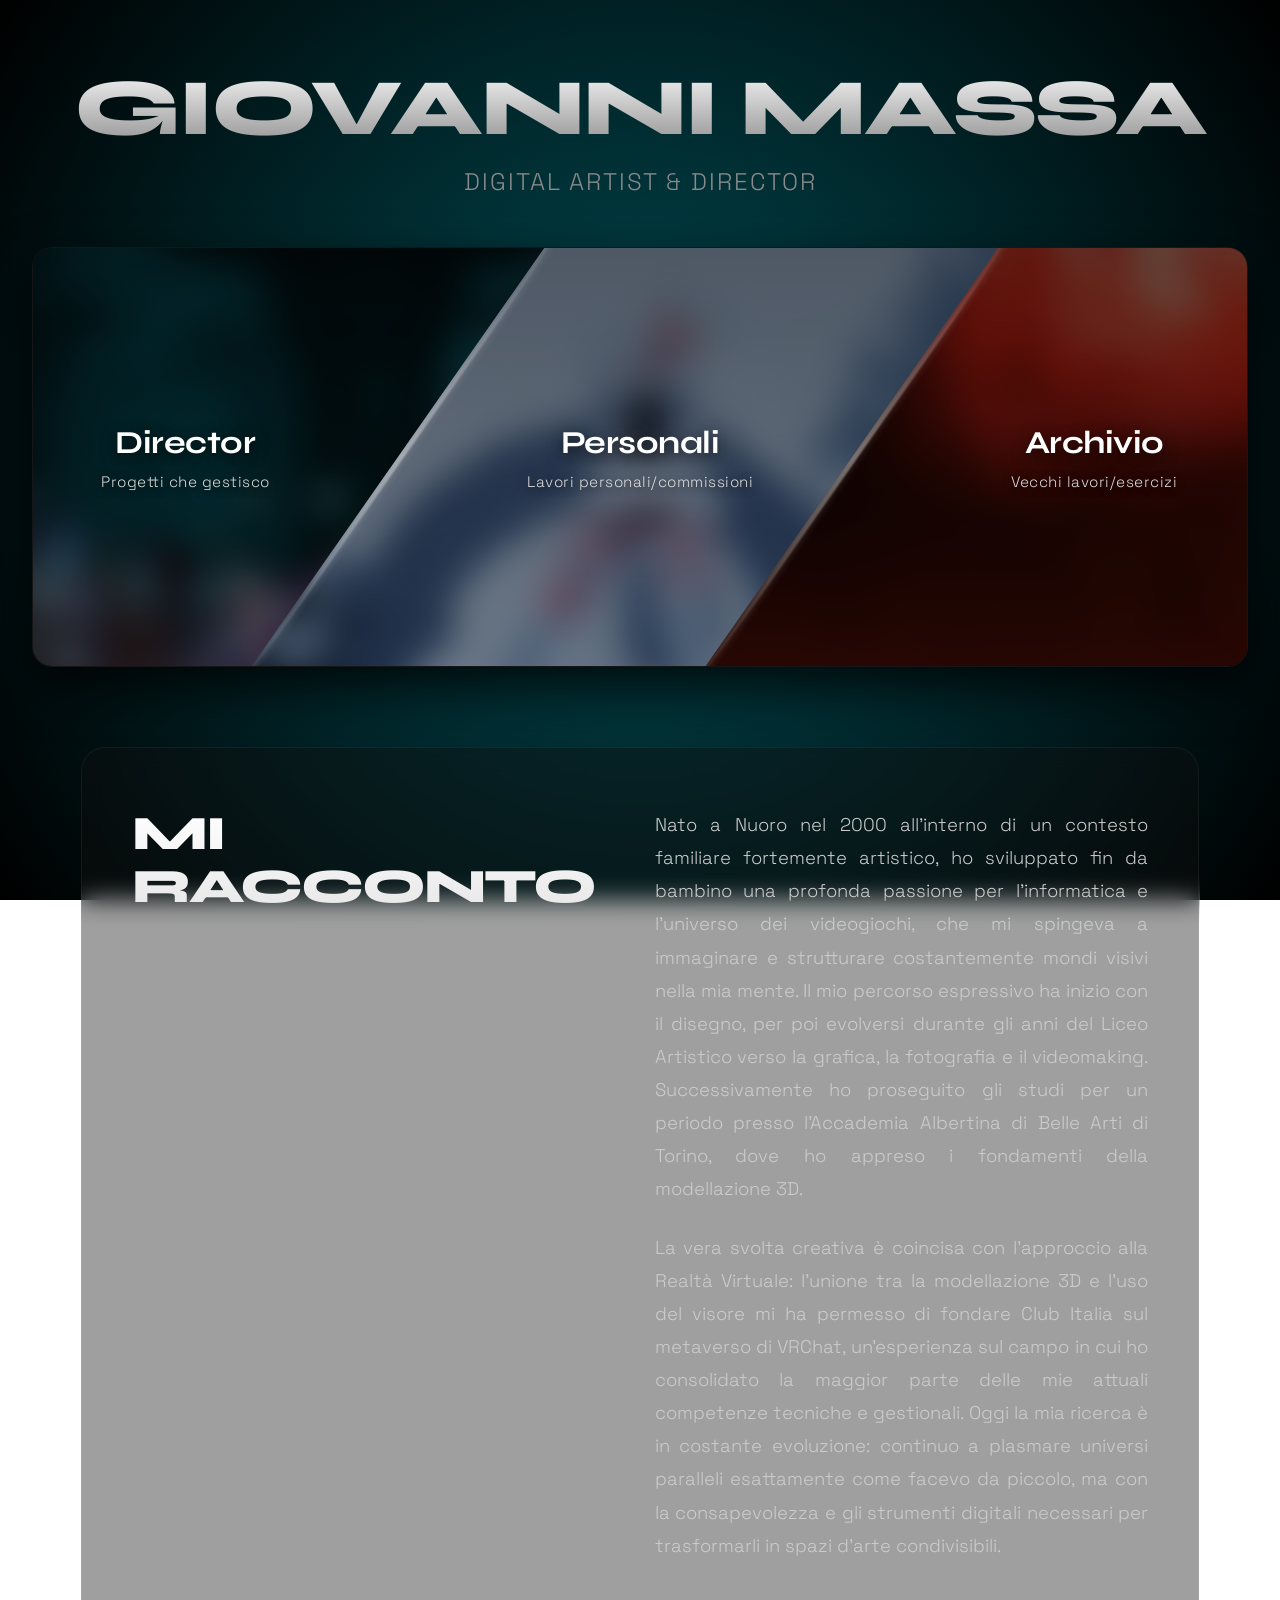
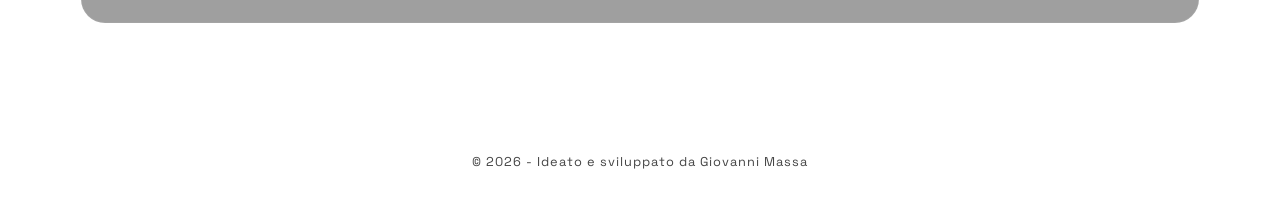
==== commit 1928752a: "fix back" ====
--- a/index.html
+++ b/index.html
@@ -41,33 +41,15 @@
             </div>
         </a>
 
-        <!-- SEZIONE ARCHIVIO (AGGIORNATA A 2 ELEMENTI) -->
-<section class="portfolio-section">
-    <h2 class="category-title">Archivio</h2>
-    <div class="projects-grid two-columns">
-        
-        <!-- CARD 1: STUDI (Unione di Università e Superiori) -->
-        <a href="studi.html" class="project-card">
-            <div class="card-image-wrapper">
-                <img src="images/thumb-studi.jpg" alt="Percorso di Studi">
-            </div>
-            <div class="card-info">
-                <h3 class="project-name">Studi</h3>
-                <p class="project-category">Accademia & Liceo Artistico</p>
+        <a href="archivio.html" class="category-box cat-last" style="--bg-image: url('images/archivio-bg.jpg');">
+            <div class="category-bg"></div>
+            <div class="overlay-gradient"></div>
+            <div class="category-content">
+                <h3>Archivio</h3>
+                <p>Vecchi lavori/esercizi</p>
             </div>
         </a>
 
-        <!-- CARD 2: SECONDO ELEMENTO ARCHIVIO (Es. Sperimentazioni / Vecchi Mondi) -->
-        <a href="sperimentazioni.html" class="project-card">
-            <div class="card-image-wrapper">
-                <img src="images/thumb-sperimentazioni.jpg" alt="Sperimentazioni e Lab">
-            </div>
-            <div class="card-info">
-                <h3 class="project-name">Sperimentazioni</h3>
-                <p class="project-category">Archivio Log / Lab</p>
-            </div>
-        </a>
-		
     </div>
 	<!-- SEZIONE: MI RACCONTO (AGGIUNTA) -->
         <section class="about-section" id="mi-racconto">
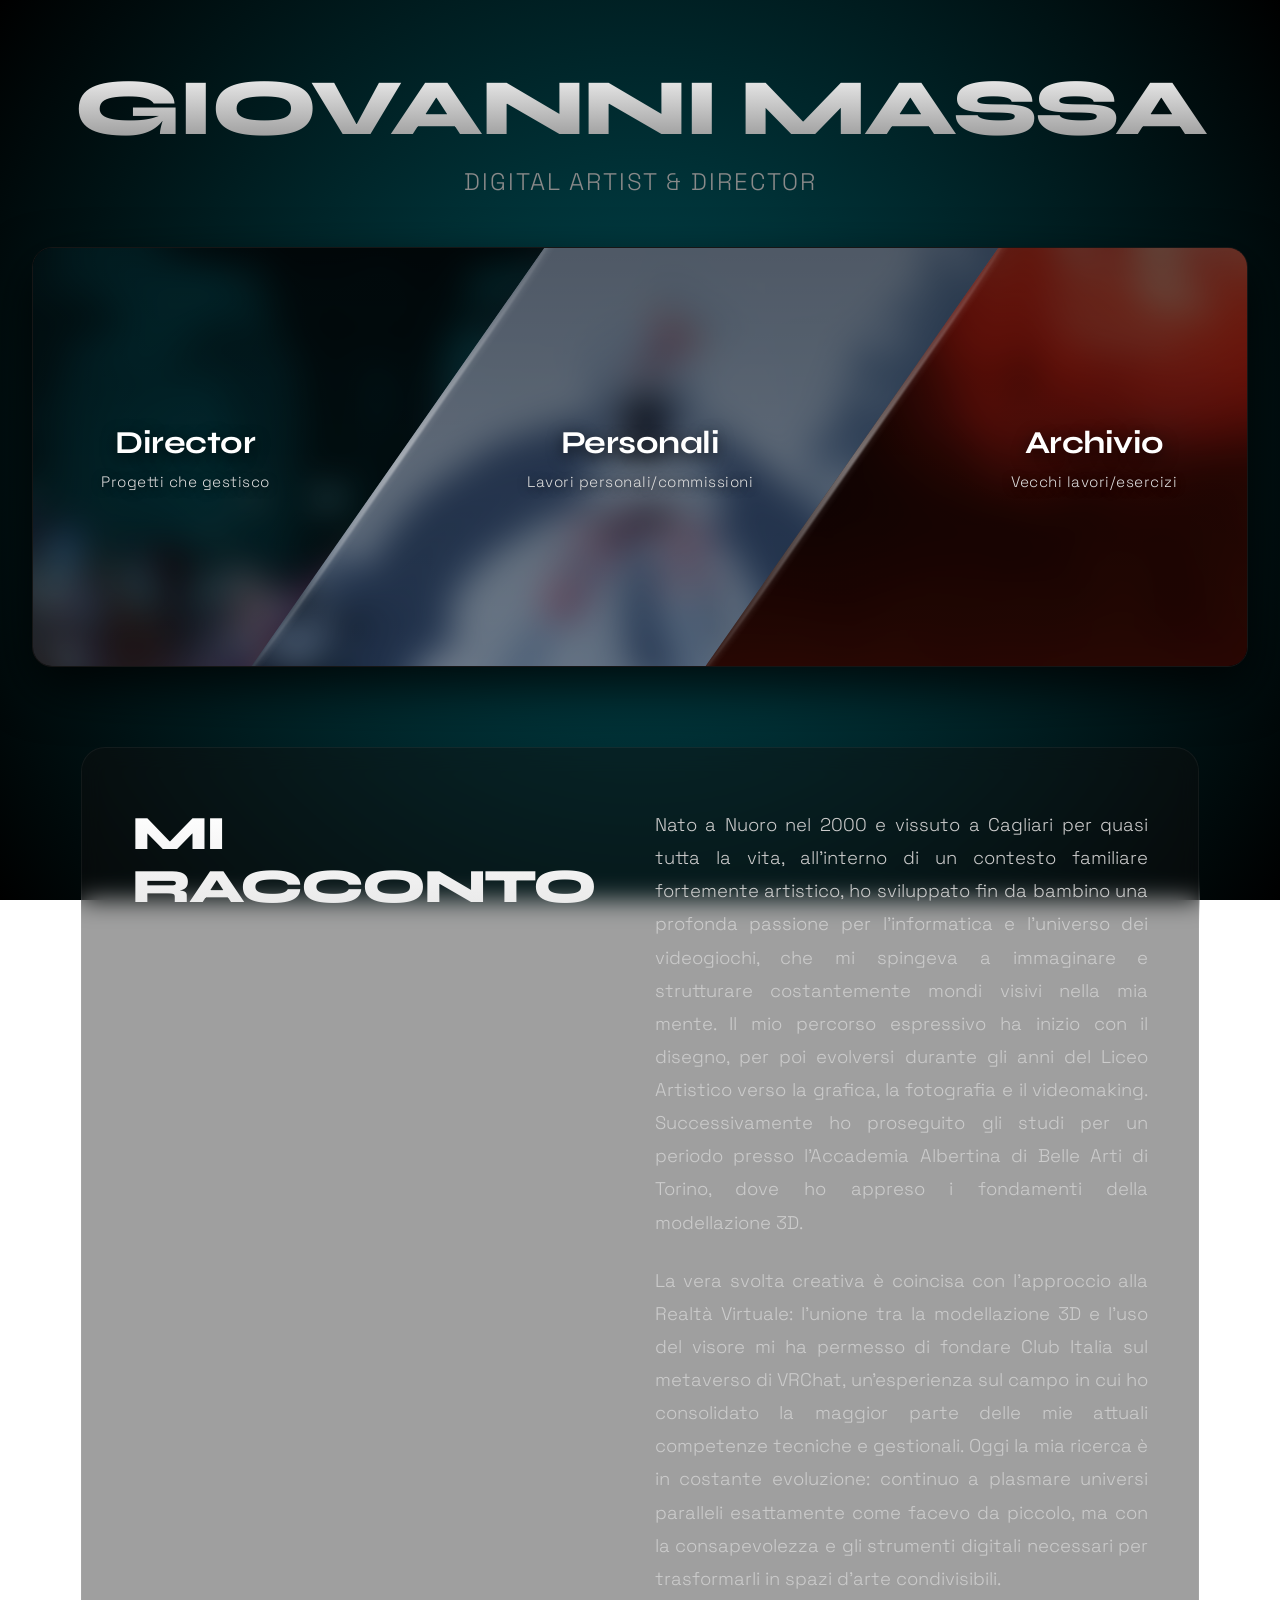
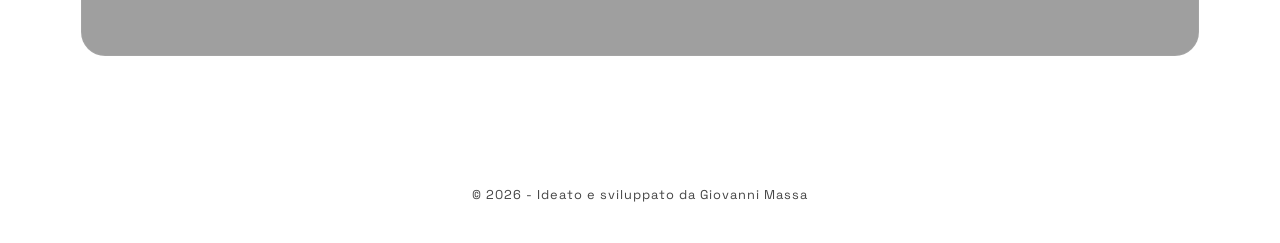
==== commit 62ecfbb0: "Update index.html" ====
--- a/index.html
+++ b/index.html
@@ -57,7 +57,7 @@
                 <h2 class="about-title">Mi racconto</h2>
                 <div class="about-text-block">
                     <p>
-                        Nato a Nuoro nel 2000 all'interno di un contesto familiare fortemente artistico, ho sviluppato fin da bambino una profonda passione per l'informatica e l'universo dei videogiochi, che mi spingeva a immaginare e strutturare costantemente mondi visivi nella mia mente. Il mio percorso espressivo ha inizio con il disegno, per poi evolversi durante gli anni del Liceo Artistico verso la grafica, la fotografia e il videomaking. Successivamente ho proseguito gli studi per un periodo presso l'Accademia Albertina di Belle Arti di Torino, dove ho appreso i fondamenti della modellazione 3D.
+                        Nato a Nuoro nel 2000 e vissuto a Cagliari per quasi tutta la vita, all'interno di un contesto familiare fortemente artistico, ho sviluppato fin da bambino una profonda passione per l'informatica e l'universo dei videogiochi, che mi spingeva a immaginare e strutturare costantemente mondi visivi nella mia mente. Il mio percorso espressivo ha inizio con il disegno, per poi evolversi durante gli anni del Liceo Artistico verso la grafica, la fotografia e il videomaking. Successivamente ho proseguito gli studi per un periodo presso l'Accademia Albertina di Belle Arti di Torino, dove ho appreso i fondamenti della modellazione 3D.
                     </p>
                     <p>
                         La vera svolta creativa è coincisa con l'approccio alla Realtà Virtuale: l'unione tra la modellazione 3D e l'uso del visore mi ha permesso di fondare Club Italia sul metaverso di VRChat, un'esperienza sul campo in cui ho consolidato la maggior parte delle mie attuali competenze tecniche e gestionali. Oggi la mia ricerca è in costante evoluzione: continuo a plasmare universi paralleli esattamente come facevo da piccolo, ma con la consapevolezza e gli strumenti digitali necessari per trasformarli in spazi d'arte condivisibili.
--- a/style.css
+++ b/style.css
@@ -1104,4 +1104,163 @@
         font-size: 0.85rem;
         text-align: left; /* Migliore resa sui display piccoli */
     }
+}
+/* ==========================================================================
+   STRUTTURE DI DETTAGLIO PER LA SEZIONE STUDI
+   ========================================================================== */
+
+/* Forza l'arrotondamento degli angoli anche sulle foto quadrate/rettangolari della sezione studi */
+.font-studi-img {
+    border-radius: 16px;
+    border: 1px solid rgba(255, 255, 255, 0.05);
+}
+
+/* Griglia Video a due colonne */
+.video-portfolio-grid {
+    display: grid;
+    grid-template-columns: repeat(2, 1fr);
+    gap: 25px;
+    width: 100%;
+    margin-top: 20px;
+}
+
+/* Scatola di anteprima del video */
+.video-card-wrapper {
+    position: relative;
+    aspect-ratio: 16 / 9;
+    border-radius: 16px;
+    overflow: hidden;
+    cursor: pointer;
+    border: 1px solid rgba(255, 255, 255, 0.05);
+    transition: transform 0.4s cubic-bezier(0.16, 1, 0.3, 1), box-shadow 0.4s ease;
+}
+
+.video-thumbnail-overlay {
+    width: 100%;
+    height: 100%;
+    background-size: cover;
+    background-position: center;
+    display: flex;
+    justify-content: center;
+    align-items: center;
+    transition: filter 0.3s ease;
+}
+
+/* Bottone Play minimale al centro */
+.play-icon-btn {
+    width: 60px;
+    height: 60px;
+    background: rgba(255, 255, 255, 0.15);
+    backdrop-filter: blur(8px);
+    -webkit-backdrop-filter: blur(8px);
+    border: 1px solid rgba(255, 255, 255, 0.3);
+    border-radius: 50%;
+    position: relative;
+    transition: transform 0.3s ease, background 0.3s ease;
+}
+
+.play-icon-btn::after {
+    content: '';
+    position: absolute;
+    top: 50%;
+    left: 55%;
+    transform: translate(-50%, -50%);
+    border-style: solid;
+    border-width: 10px 0 10px 18px;
+    border-color: transparent transparent transparent #ffffff;
+}
+
+/* Animazioni Hover per i video */
+.video-card-wrapper:hover {
+    transform: scale(1.02);
+    box-shadow: 0 12px 30px rgba(255, 255, 255, 0.08);
+}
+
+.video-card-wrapper:hover .play-icon-btn {
+    transform: scale(1.1);
+    background: rgba(255, 255, 255, 0.3);
+}
+
+/* LIGHTBOX DIGITALE PER IL VIDEO ZOOMATO KINEMATIC */
+.video-lightbox-modal {
+    display: none;
+    position: fixed;
+    top: 0;
+    left: 0;
+    width: 100%;
+    height: 100%;
+    background: rgba(0, 0, 0, 0.95);
+    z-index: 2000;
+    justify-content: center;
+    align-items: center;
+    backdrop-filter: blur(15px);
+}
+
+.video-lightbox-content {
+    width: 85%;
+    max-width: 1200px;
+    aspect-ratio: 16 / 9;
+    border-radius: 12px;
+    overflow: hidden;
+    box-shadow: 0 0 50px rgba(0,0,0,0.8);
+    border: 1px solid rgba(255,255,255,0.1);
+}
+
+/* Responsive */
+@media (max-width: 768px) {
+    .video-portfolio-grid {
+        grid-template-columns: 1fr; /* Colonna singola su mobile */
+        gap: 20px;
+    }
+    .video-lightbox-content {
+        width: 95%;
+    }
+}
+/* ==========================================================================
+   GRIGLIA DINAMICA AUTOGESTITA PER LA SEZIONE ALTRO
+   ========================================================================== */
+.archive-fluid-grid {
+    display: grid;
+    /* Crea colonne automatiche larghe almeno 320px che si distribuiscono su tutto lo spazio disponibile */
+    grid-template-columns: repeat(auto-fill, minmax(320px, 1fr));
+    gap: 20px;
+    width: 100%;
+    margin-top: 20px;
+}
+
+.archive-grid-item {
+    position: relative;
+    aspect-ratio: 16 / 9;      /* Mantiene tutte le foto in un elegante formato 16:9 uniformato */
+    border-radius: 12px;
+    overflow: hidden;
+    cursor: pointer;
+    border: 1px solid rgba(255, 255, 255, 0.05);
+    background: rgba(255, 255, 255, 0.02);
+    transition: transform 0.4s cubic-bezier(0.16, 1, 0.3, 1), box-shadow 0.4s ease;
+}
+
+.archive-grid-item img {
+    width: 100%;
+    height: 100%;
+    object-fit: cover;         /* Taglia e adatta automaticamente la foto senza distorcerla */
+    display: block;
+    transition: transform 0.6s ease;
+}
+
+/* Animazioni al passaggio del mouse coerenti con il resto del portfolio */
+.archive-grid-item:hover {
+    transform: scale(1.02);
+    box-shadow: 0 12px 30px rgba(255, 255, 255, 0.08);
+}
+
+.archive-grid-item:hover img {
+    transform: scale(1.04);
+}
+
+/* Ottimizzazione per display molto piccoli (smartphone) */
+@media (max-width: 480px) {
+    .archive-fluid-grid {
+        grid-template-columns: 1fr; /* Una sola foto per riga sui telefoni stretti */
+        gap: 15px;
+    }
 }
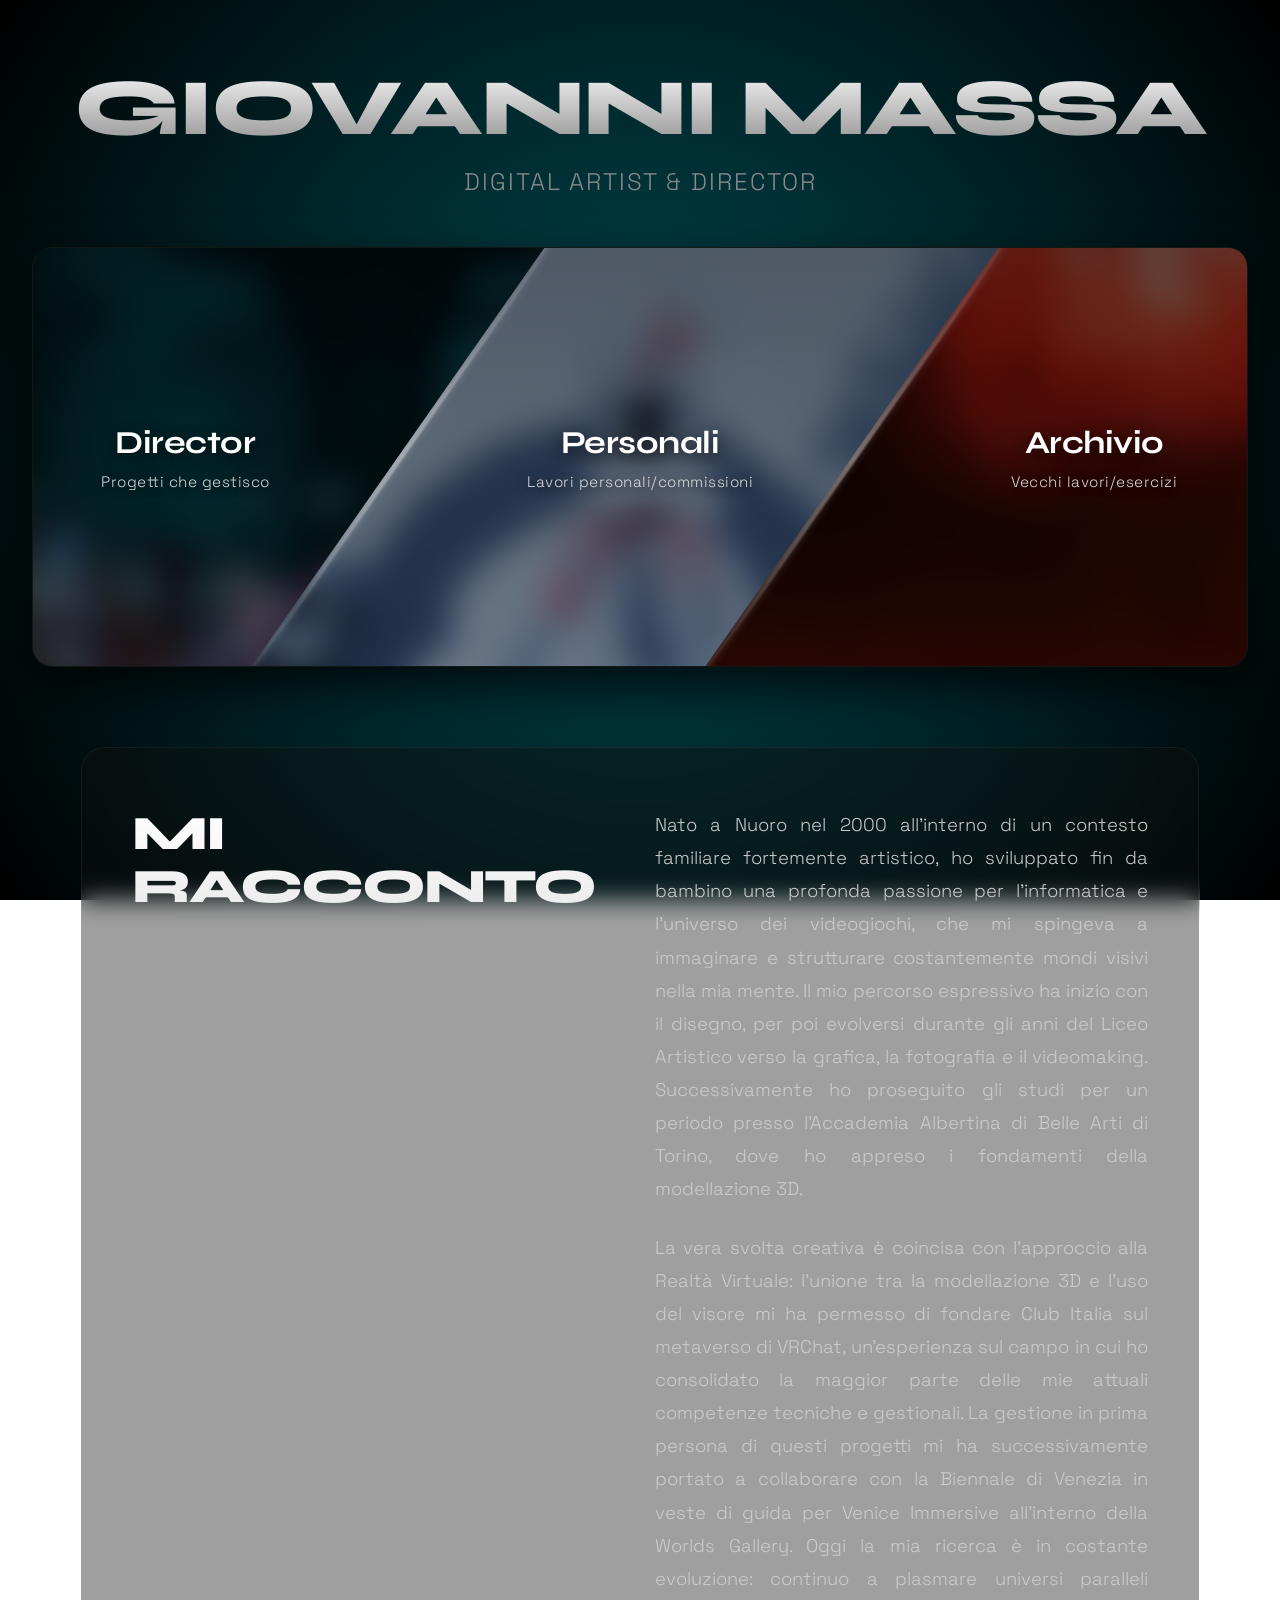
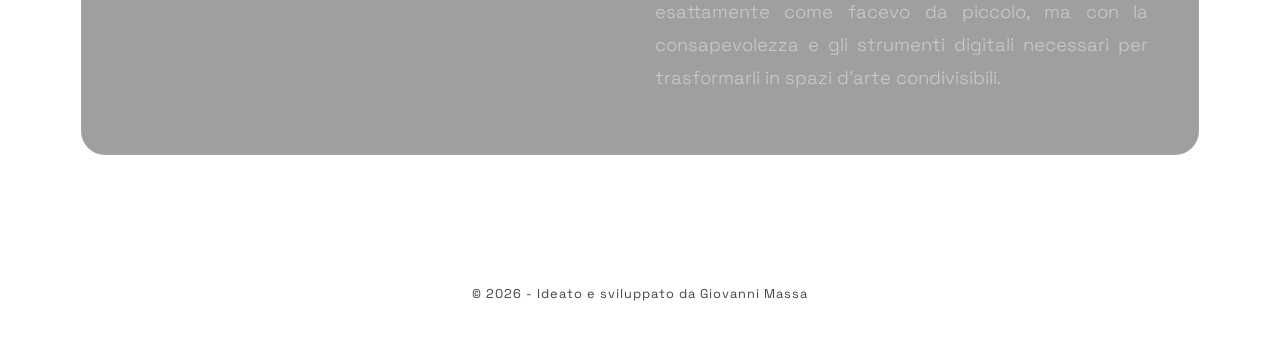
==== commit 9fa5a117: "Update index.html" ====
--- a/index.html
+++ b/index.html
@@ -56,12 +56,12 @@
             <div class="about-container">
                 <h2 class="about-title">Mi racconto</h2>
                 <div class="about-text-block">
-                    <p>
-                        Nato a Nuoro nel 2000 e vissuto a Cagliari per quasi tutta la vita, all'interno di un contesto familiare fortemente artistico, ho sviluppato fin da bambino una profonda passione per l'informatica e l'universo dei videogiochi, che mi spingeva a immaginare e strutturare costantemente mondi visivi nella mia mente. Il mio percorso espressivo ha inizio con il disegno, per poi evolversi durante gli anni del Liceo Artistico verso la grafica, la fotografia e il videomaking. Successivamente ho proseguito gli studi per un periodo presso l'Accademia Albertina di Belle Arti di Torino, dove ho appreso i fondamenti della modellazione 3D.
-                    </p>
-                    <p>
-                        La vera svolta creativa è coincisa con l'approccio alla Realtà Virtuale: l'unione tra la modellazione 3D e l'uso del visore mi ha permesso di fondare Club Italia sul metaverso di VRChat, un'esperienza sul campo in cui ho consolidato la maggior parte delle mie attuali competenze tecniche e gestionali. Oggi la mia ricerca è in costante evoluzione: continuo a plasmare universi paralleli esattamente come facevo da piccolo, ma con la consapevolezza e gli strumenti digitali necessari per trasformarli in spazi d'arte condivisibili.
-                    </p>
+<p>
+    Nato a Nuoro nel 2000 all'interno di un contesto familiare fortemente artistico, ho sviluppato fin da bambino una profonda passione per l'informatica e l'universo dei videogiochi, che mi spingeva a immaginare e strutturare costantemente mondi visivi nella mia mente. Il mio percorso espressivo ha inizio con il disegno, per poi evolversi durante gli anni del Liceo Artistico verso la grafica, la fotografia e il videomaking. Successivamente ho proseguito gli studi per un periodo presso l'Accademia Albertina di Belle Arti di Torino, dove ho appreso i fondamenti della modellazione 3D.
+</p>
+<p>
+    La vera svolta creativa è coincisa con l'approccio alla Realtà Virtuale: l'unione tra la modellazione 3D e l'uso del visore mi ha permesso di fondare Club Italia sul metaverso di VRChat, un'esperienza sul campo in cui ho consolidato la maggior parte delle mie attuali competenze tecniche e gestionali. La gestione in prima persona di questi progetti mi ha successivamente portato a collaborare con la Biennale di Venezia in veste di guida per Venice Immersive all'interno della Worlds Gallery. Oggi la mia ricerca è in costante evoluzione: continuo a plasmare universi paralleli esattamente come facevo da piccolo, ma con la consapevolezza e gli strumenti digitali necessari per trasformarli in spazi d'arte condivisibili.
+</p>
                 </div>
             </div>
         </section>
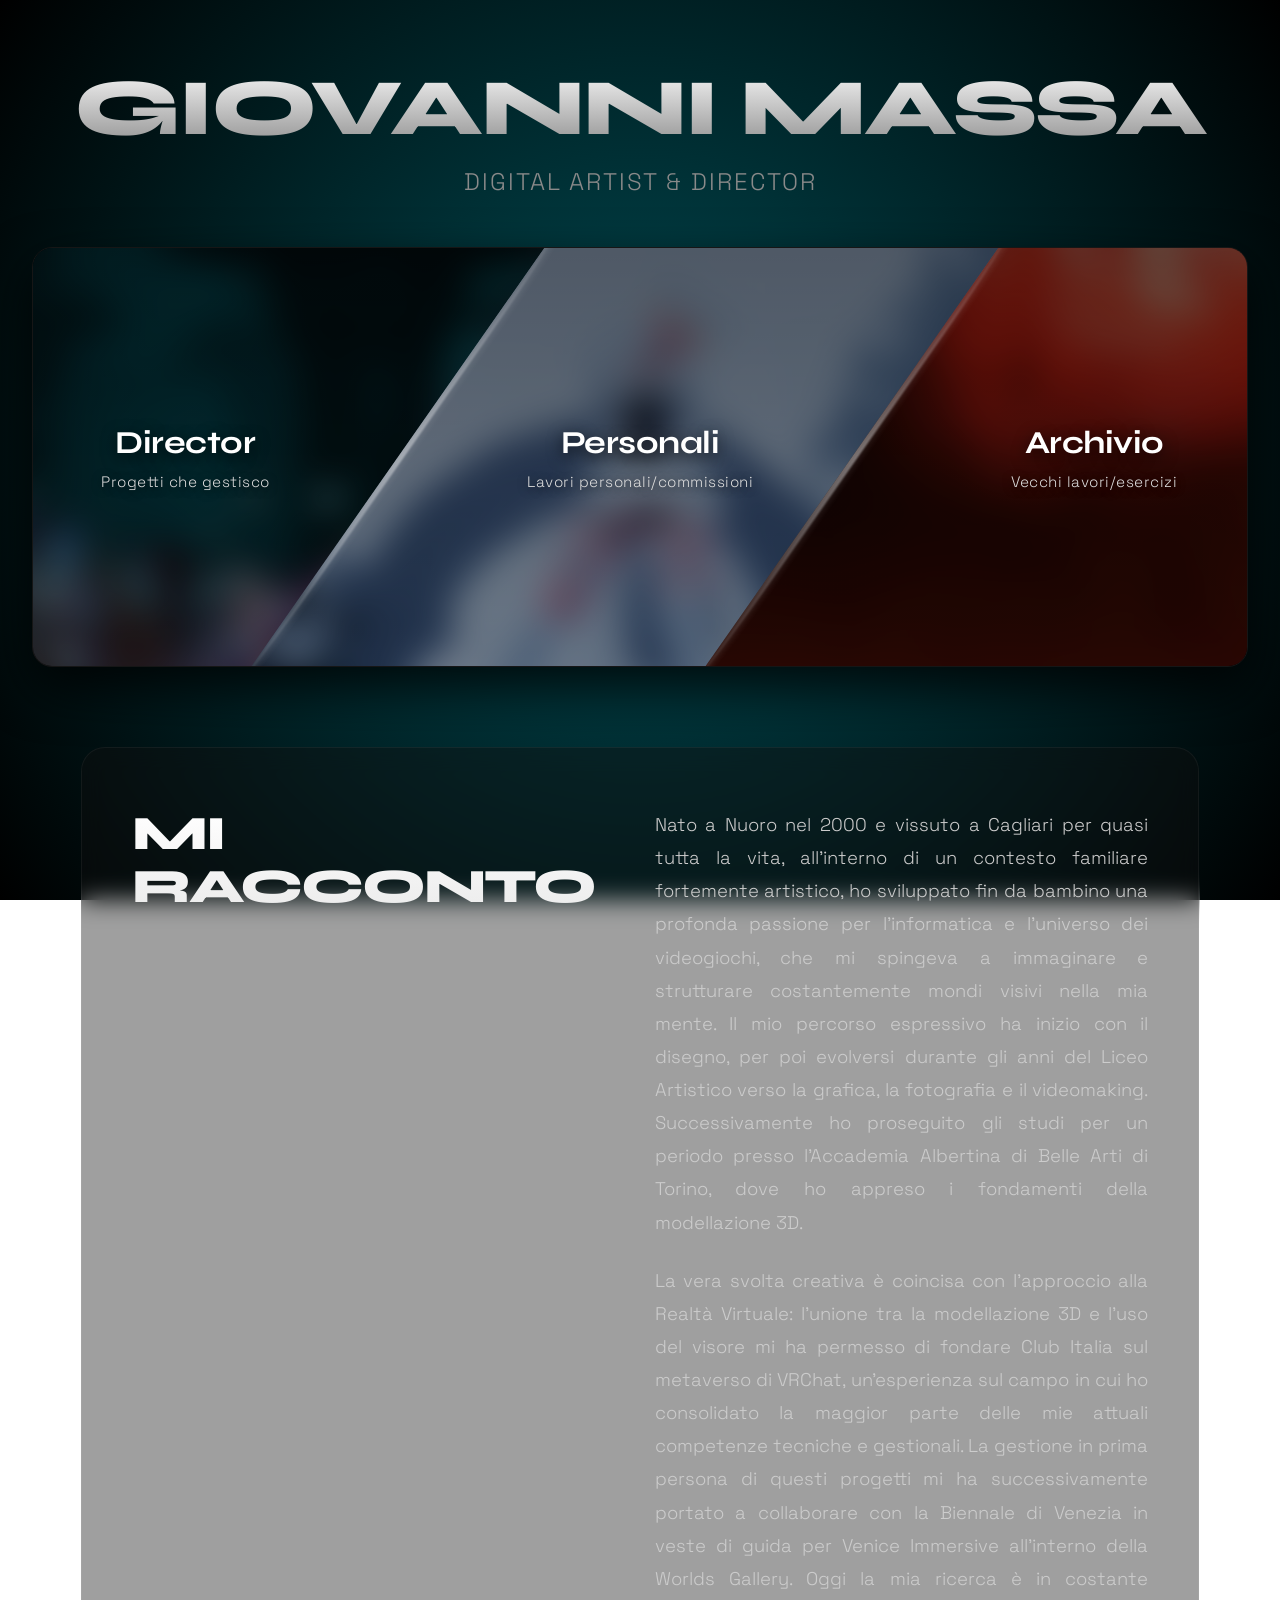
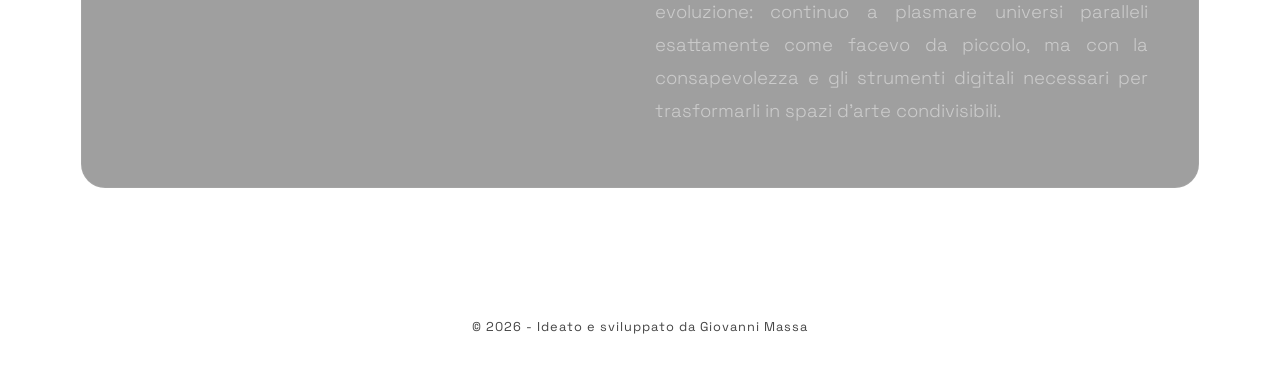
==== commit a720f8fe: "Update index.html" ====
--- a/index.html
+++ b/index.html
@@ -57,7 +57,7 @@
                 <h2 class="about-title">Mi racconto</h2>
                 <div class="about-text-block">
 <p>
-    Nato a Nuoro nel 2000 all'interno di un contesto familiare fortemente artistico, ho sviluppato fin da bambino una profonda passione per l'informatica e l'universo dei videogiochi, che mi spingeva a immaginare e strutturare costantemente mondi visivi nella mia mente. Il mio percorso espressivo ha inizio con il disegno, per poi evolversi durante gli anni del Liceo Artistico verso la grafica, la fotografia e il videomaking. Successivamente ho proseguito gli studi per un periodo presso l'Accademia Albertina di Belle Arti di Torino, dove ho appreso i fondamenti della modellazione 3D.
+    Nato a Nuoro nel 2000 e vissuto a Cagliari per quasi tutta la vita, all'interno di un contesto familiare fortemente artistico, ho sviluppato fin da bambino una profonda passione per l'informatica e l'universo dei videogiochi, che mi spingeva a immaginare e strutturare costantemente mondi visivi nella mia mente. Il mio percorso espressivo ha inizio con il disegno, per poi evolversi durante gli anni del Liceo Artistico verso la grafica, la fotografia e il videomaking. Successivamente ho proseguito gli studi per un periodo presso l'Accademia Albertina di Belle Arti di Torino, dove ho appreso i fondamenti della modellazione 3D.
 </p>
 <p>
     La vera svolta creativa è coincisa con l'approccio alla Realtà Virtuale: l'unione tra la modellazione 3D e l'uso del visore mi ha permesso di fondare Club Italia sul metaverso di VRChat, un'esperienza sul campo in cui ho consolidato la maggior parte delle mie attuali competenze tecniche e gestionali. La gestione in prima persona di questi progetti mi ha successivamente portato a collaborare con la Biennale di Venezia in veste di guida per Venice Immersive all'interno della Worlds Gallery. Oggi la mia ricerca è in costante evoluzione: continuo a plasmare universi paralleli esattamente come facevo da piccolo, ma con la consapevolezza e gli strumenti digitali necessari per trasformarli in spazi d'arte condivisibili.
